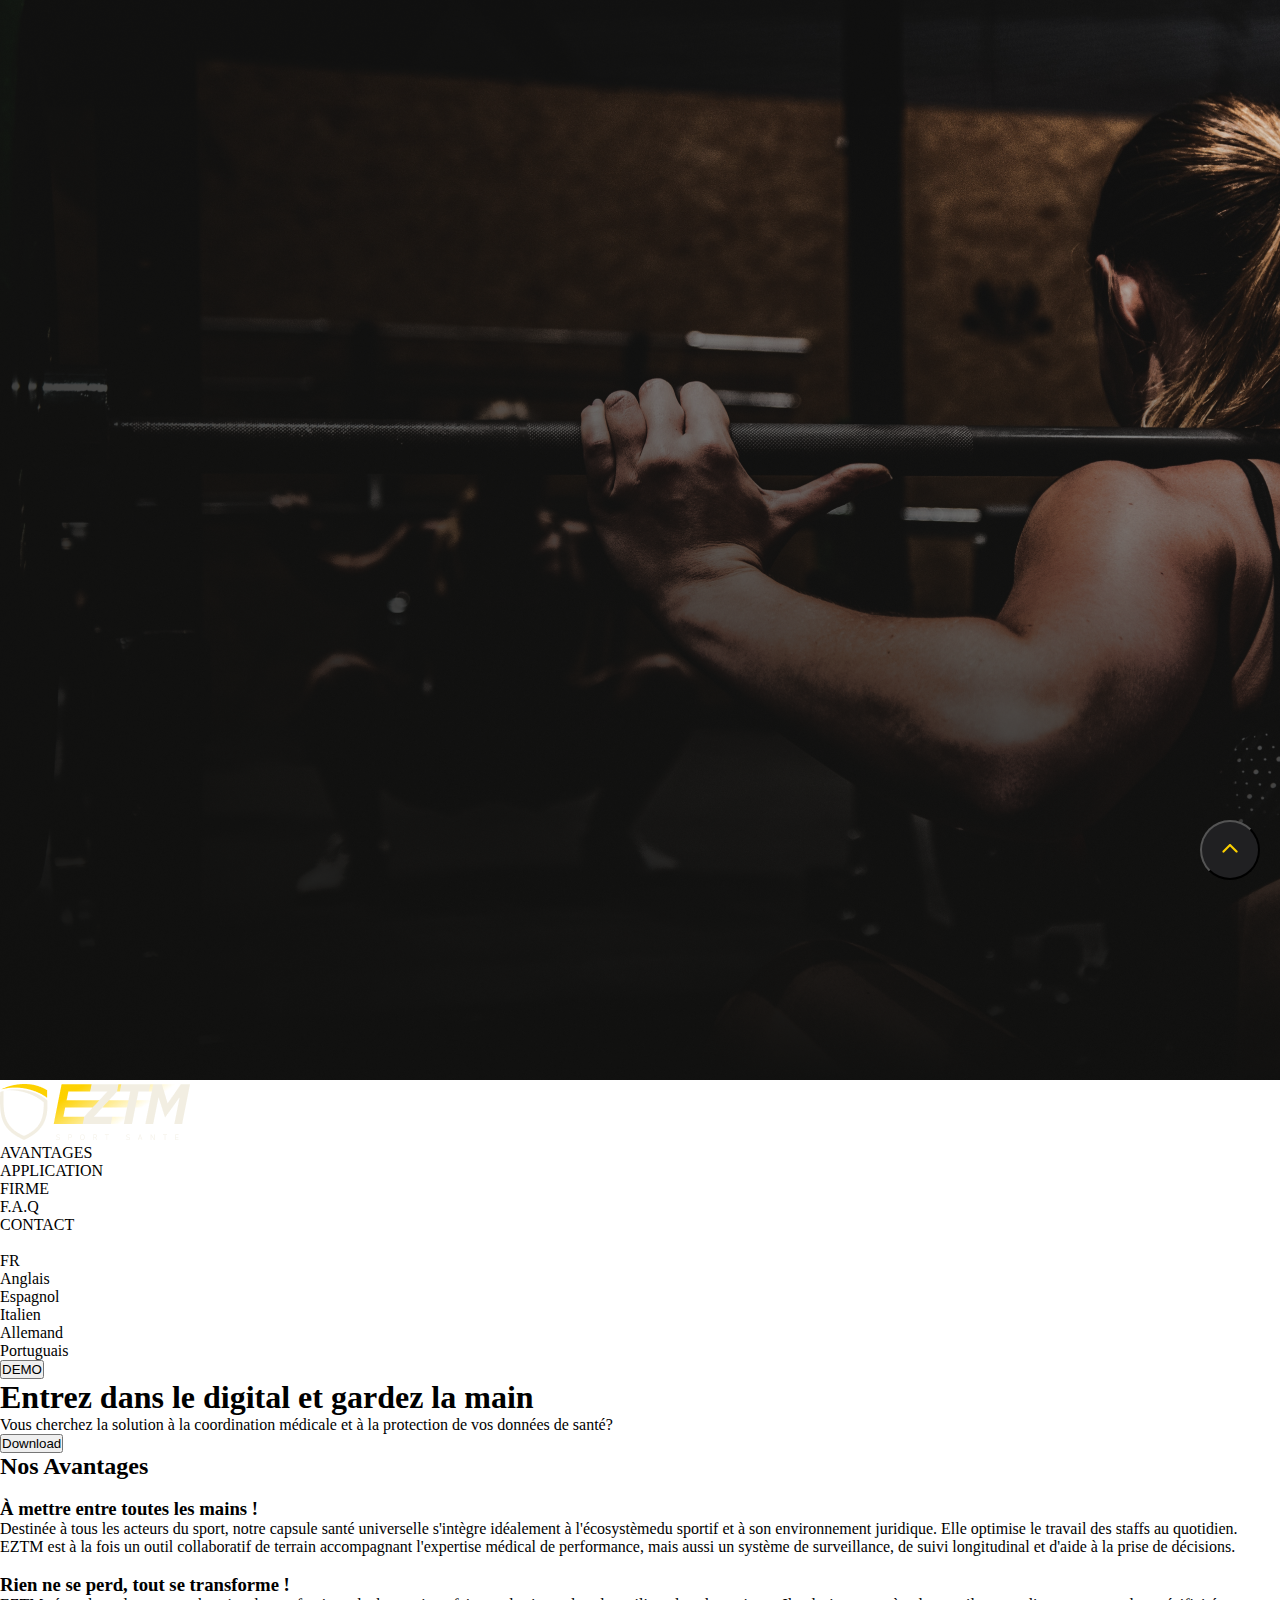
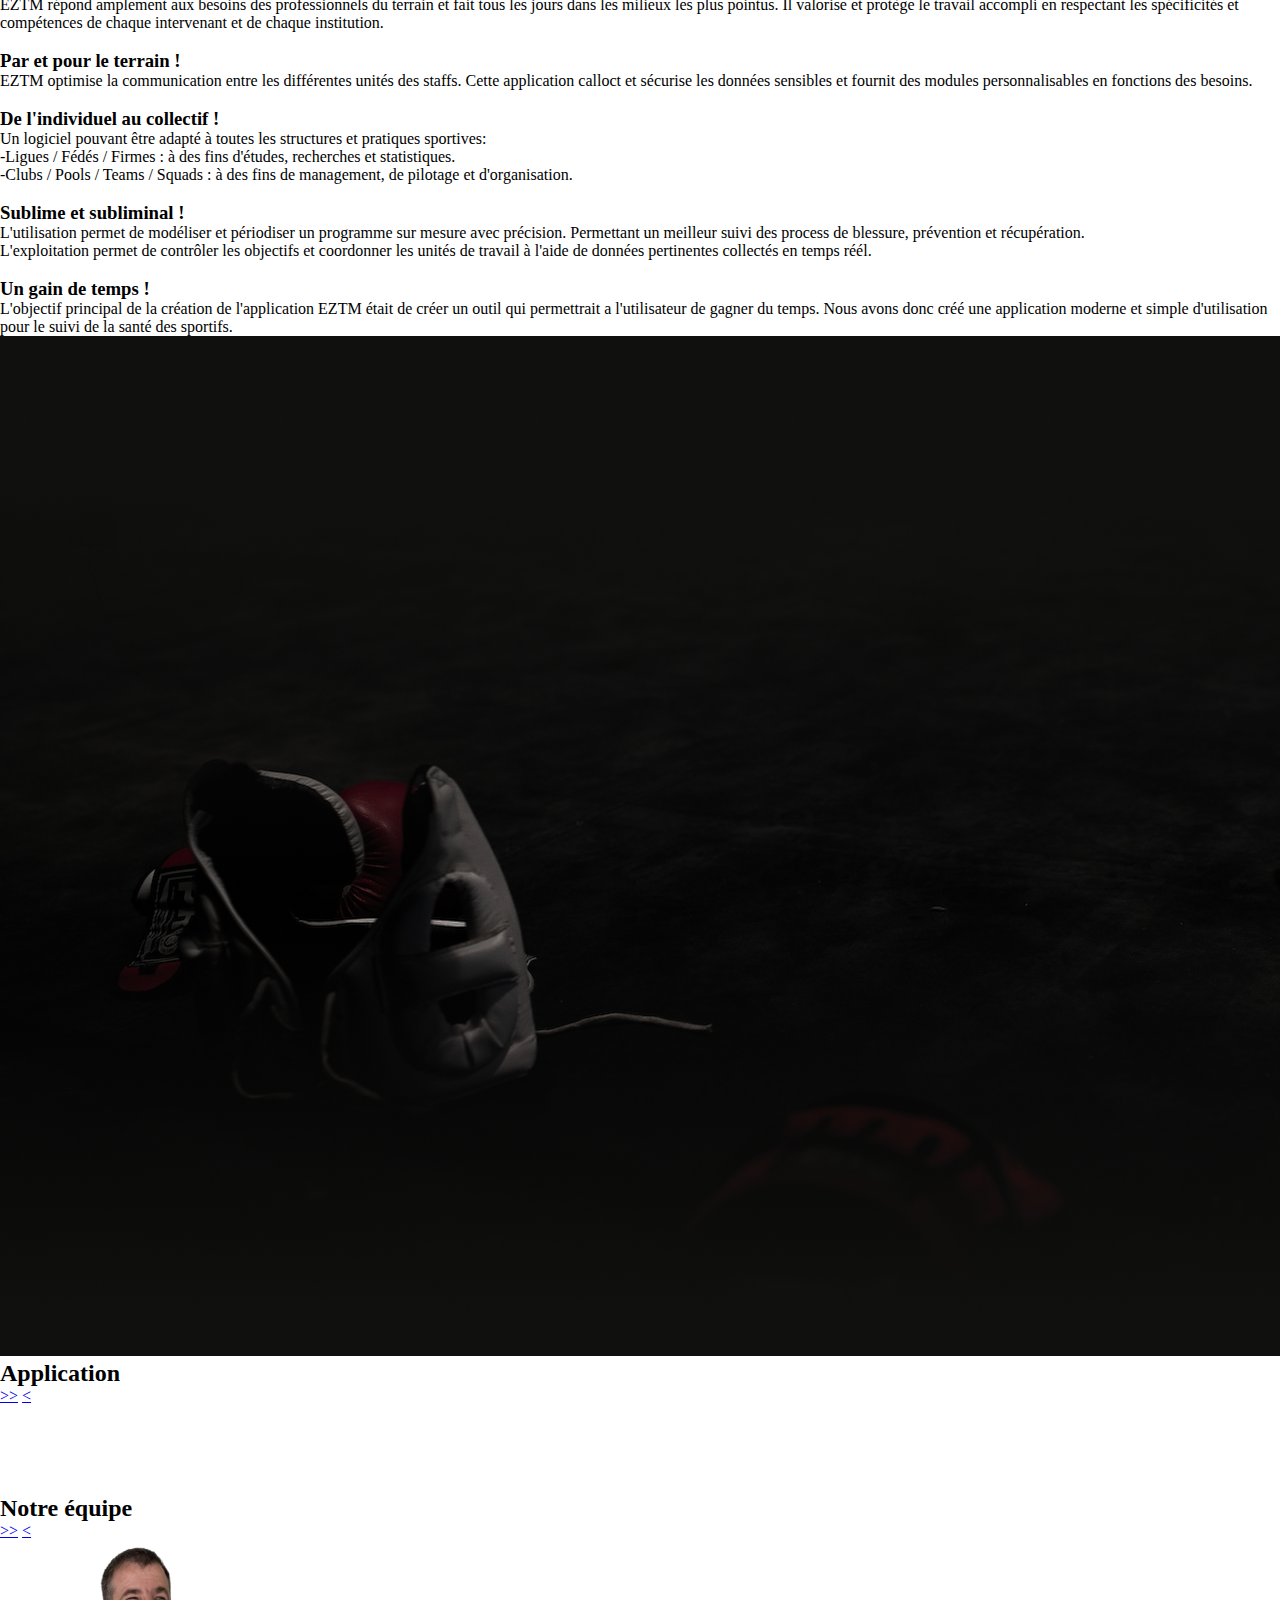
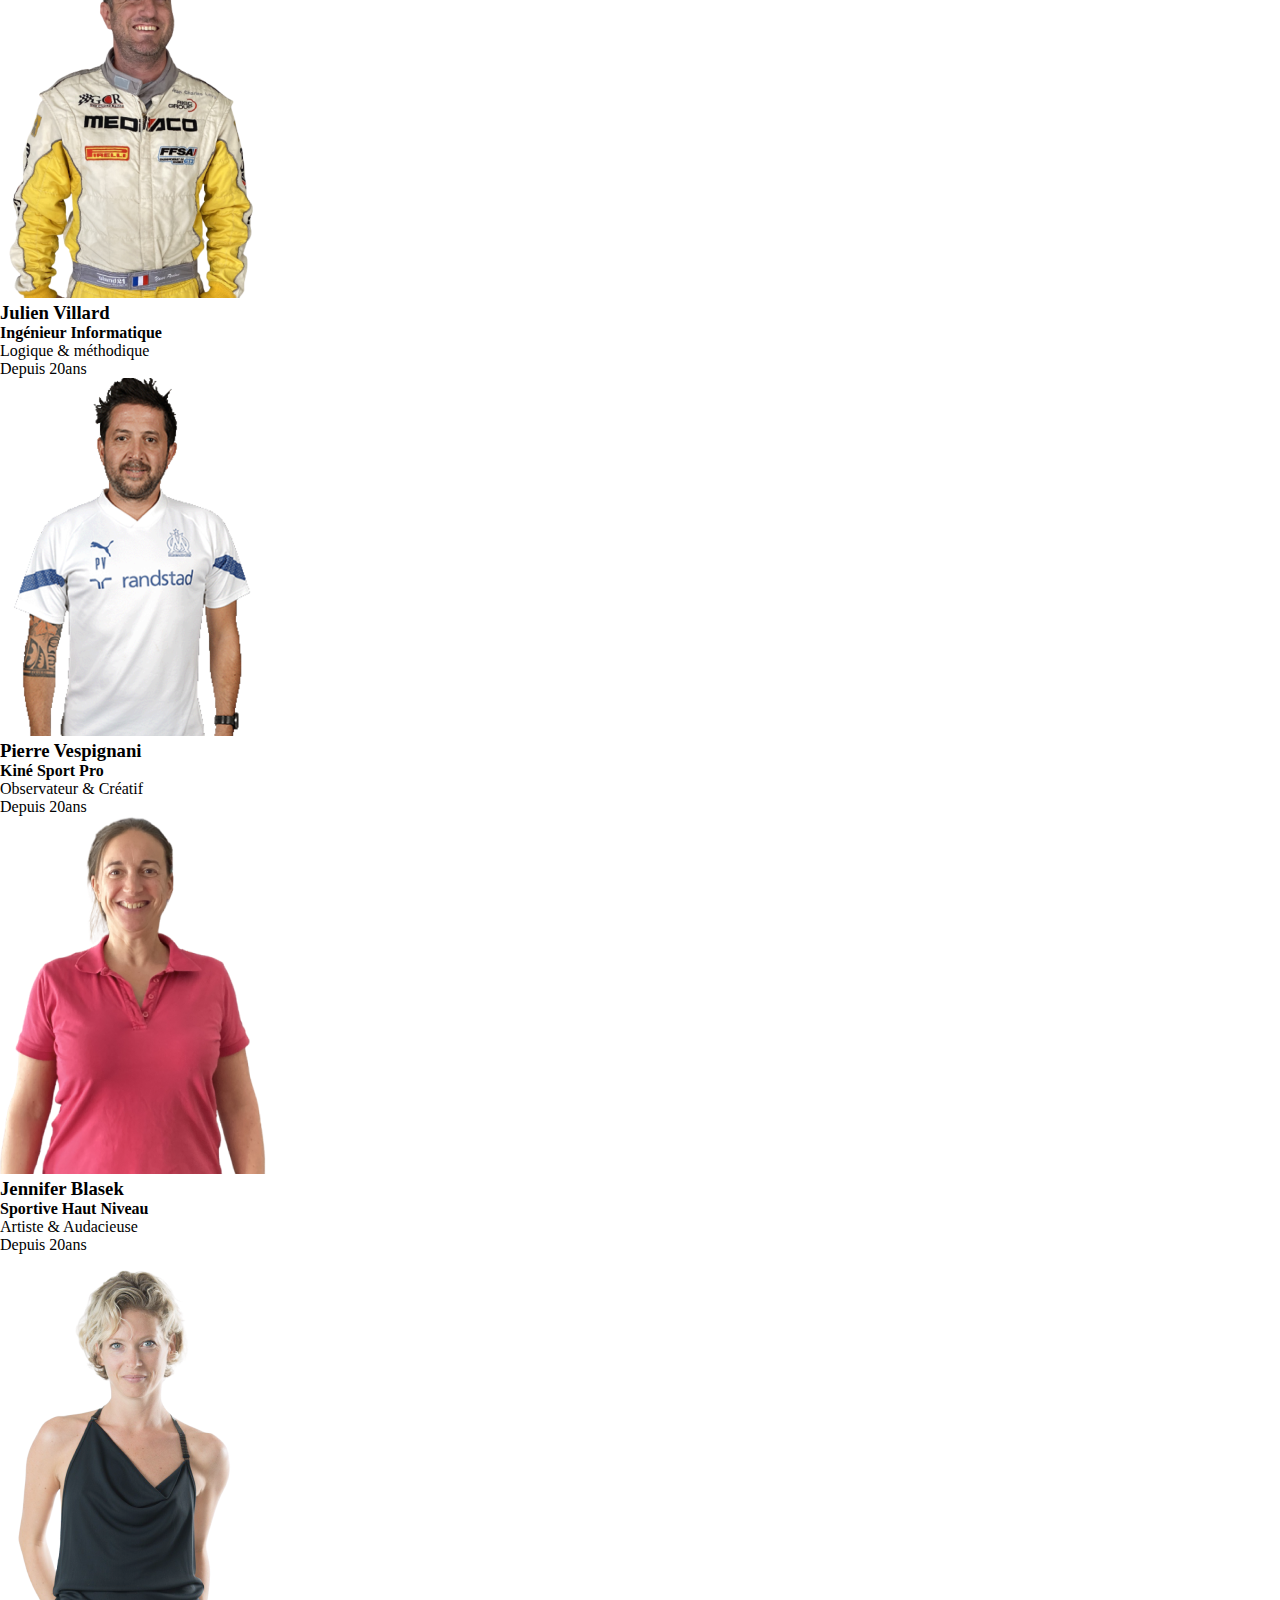
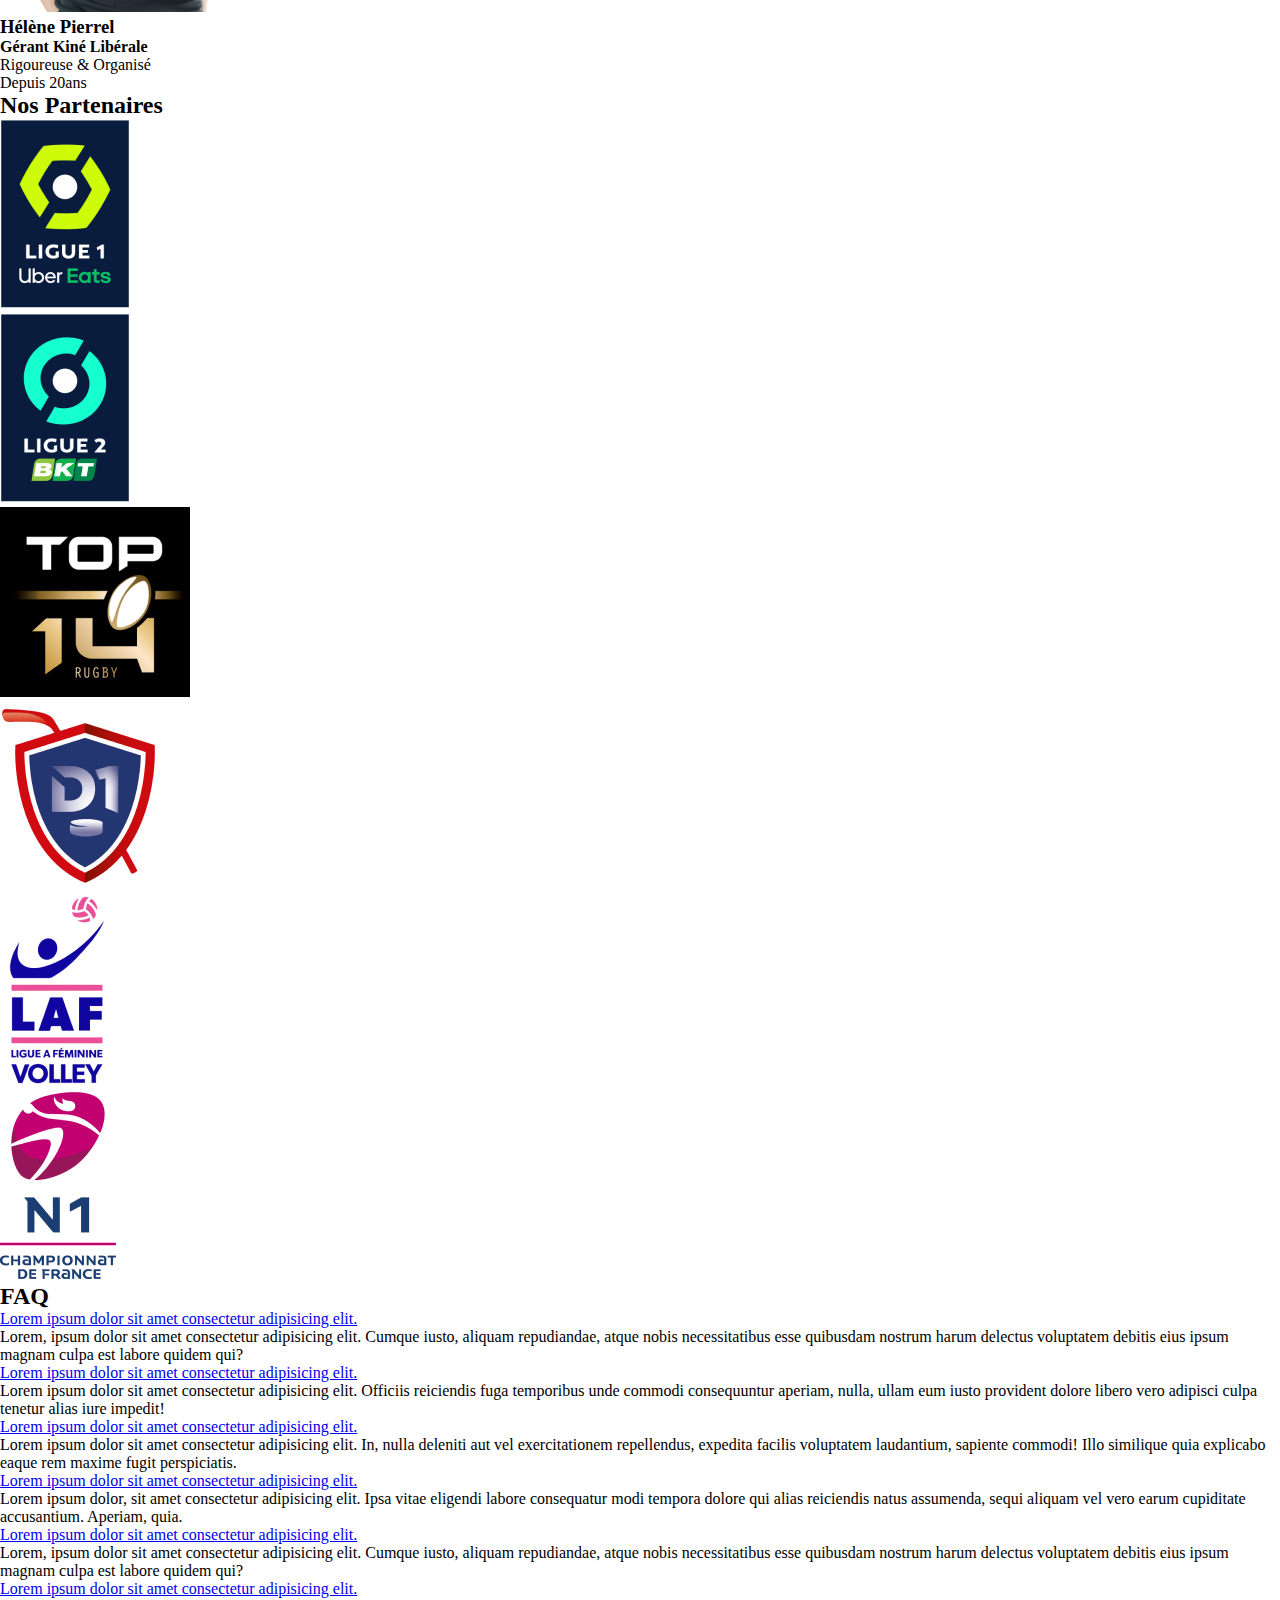
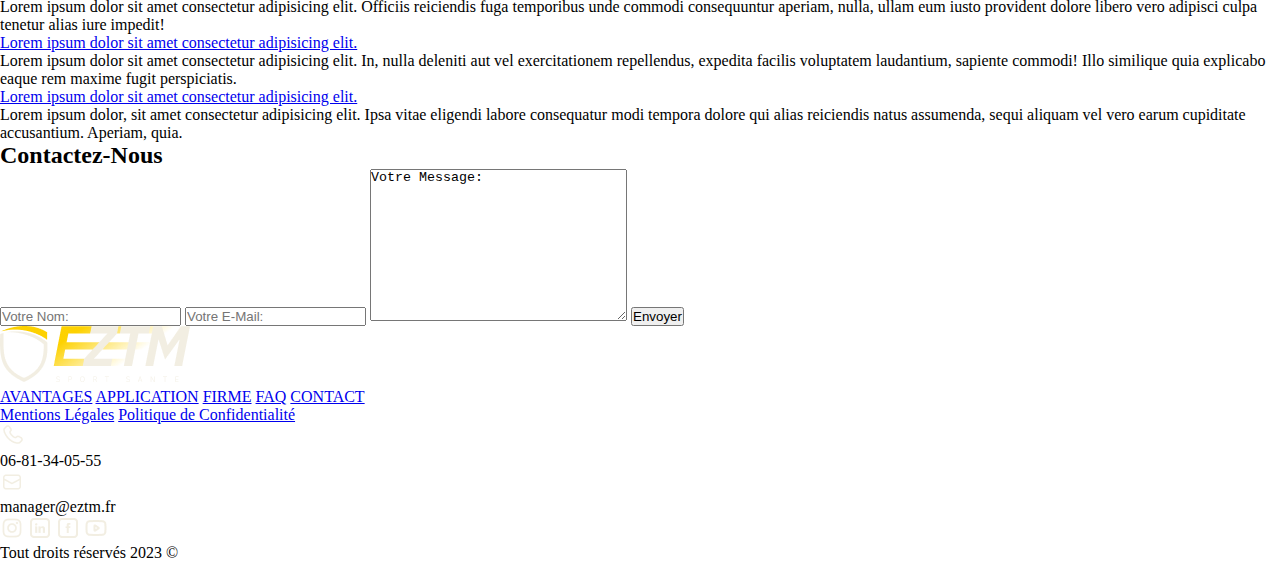
==== index.html @ 6f18380c "Add files via upload" ====
<!DOCTYPE html>
<html lang="en">
<head>
    <meta charset="UTF-8">
    <meta name="viewport" content="width=device-width, initial-scale=1.0">
    <title>EZTM</title>
    <link rel="stylesheet" href="/css/style.css">
</head>  
<body>
    <div class="header_nav">
        <div class="navbar">
            <div class="header_img">
                <img src="/img/bg_main_page.png" alt="Une femme qui execute un squat">
            </div>
            
            <div class="logo">
                <img src="/img/logo.png" alt="Le logo EZTM à côté d'un bouclier">
            </div>
            <div class="navbar_container">
                <ul>
                    <li>AVANTAGES</li>
                    <li>APPLICATION</li>
                    <li>FIRME</li>
                    <li>F.A.Q</li>
                    <li>CONTACT</li>
                    <li></li>
                    <li>FR
                        <ul>
                            <li><a href="#"></a>Anglais</li>
                            <li><a href="#"></a>Espagnol</li>
                            <li><a href="#"></a>Italien</li>
                            <li><a href="#"></a>Allemand</li>
                            <li><a href="#"></a>Portuguais</li>
                        </ul>
                     </li>
                     <button id="demo_btn">DEMO</button>
                    
                </ul>
            </div> 
        </div>
        <div class="header">
            <div>
                <h1 class="header_titre">Entrez dans le digital et gardez la main</h1>
            </div>
            <div>
                <p class="header_p">
                    Vous cherchez la solution à la coordination médicale et à la protection de vos données de santé?
                </p>
            </div>
            <div>
                <button class="header_button">Download</button>
            </div>
        </div>
    </div>

    <!-- Section 1 -->

    <section class="avantages"> 
        <div>
            <h2 class="avantage_titre">Nos Avantages</h2>
        </div>
        
        <div class="avantage_container">
            
            <div class="avantage_1">
                <img class="img_1" src="/img/" alt="">
                <h3 class="titre_1">À mettre entre toutes les mains !</h3>
                <p class="p_1">
                    Destinée à tous les acteurs du sport, notre capsule santé universelle s'intègre idéalement à l'écosystèmedu sportif et à son environnement juridique.
                    Elle optimise le travail des staffs au quotidien. 
                    EZTM est à la fois un outil collaboratif de terrain accompagnant l'expertise médical de performance, mais aussi un système de surveillance, de suivi longitudinal et d'aide à la prise de décisions.
                </p>
            </div>
            <div class="avantage_2">
                <img class="img_2" src="" alt="">
                <h3 class="titre_2">Rien ne se perd, tout se transforme !</h3>
                <p class="p_2">
                    EZTM répond amplement aux besoins des professionnels du terrain et fait tous les jours dans les milieux les plus pointus. 
                    Il valorise et protège le travail accompli en respectant les spécificités et compétences de chaque intervenant et de chaque institution.
                </p>
            </div>
            <div class="avantage_3">
                <img class="img_3" src="" alt="">
                <h3 class="titre_3">Par et pour le terrain !</h3>
                <p class="p_3">
                    EZTM optimise la communication entre les différentes unités des staffs. 
                    Cette application calloct et sécurise les données sensibles et fournit des modules personnalisables en fonctions des besoins.
                </p>
            </div>
            <div class="avantage_4">
                <img class="img_4" src="" alt="">
                <h3 class="titre_4">De l'individuel au collectif !</h3>
                <p class="p_4">
                    Un logiciel pouvant être adapté à toutes les structures et pratiques sportives: <br>
                    -Ligues / Fédés / Firmes : à des fins d'études, recherches et statistiques. <br>
                    -Clubs / Pools / Teams / Squads : à des fins de management, de pilotage et d'organisation.
                </p>
            </div>
            <div class="avantage_5">
                <img class="img_5" src="" alt="">
                <h3 class="titre_5">Sublime et subliminal !</h3>
                <p class="p_5">
                    L'utilisation permet de modéliser et périodiser un programme sur mesure avec précision. Permettant un meilleur suivi des process de blessure, prévention et récupération. <br>
                    L'exploitation permet de contrôler les objectifs et coordonner les unités de travail à l'aide de données pertinentes collectés en temps réél. 
                </p>
            </div>
            <div class="avantage_6">
                <img class="img_6" src="" alt="">
                <h3 class="titre_6">Un gain de temps !</h3>
                <p class="p_6">
                    L'objectif principal de la création de l'application EZTM était de créer un outil qui permettrait a l'utilisateur de gagner du temps. Nous avons donc créé une application moderne et simple d'utilisation pour le suivi de la santé des sportifs.
                </p>
            </div>
        </div>
    </section>

    <!-- Section 2 -->
    
    <section class="application">
        <img src="/img/bg_about_product.png" alt="Des gants de boxes en arrière plan">
        <h2 class="application_titre">Application</h2>
        <div class="application_slider">
            <a href="#" class="control_next">>></a>
            <a href="#" class="control_prev"><</a>
            <ul>
                <div>
                    <img class="img_app_1" src="" alt="">
                    <p class="p_app_1_1"></p>
                    <p class="p_app_1_2"></p>
                    <div>
                        <div class="jaune"></div>
                        <div class="noir"></div>
                        <div class="noir"></div>
                        <div class="noir"></div>
                        <div class="noir"></div>
                    </div>
                </div>
                <div>
                    <img class="img_app_2" src="" alt="">
                    <p class="p_app_2_1"></p>
                    <p class="p_app_2_2"></p>
                    <div>
                        <div class="noir"></div>
                        <div class="jaune"></div>
                        <div class="noir"></div>
                        <div class="noir"></div>
                        <div class="noir"></div>
                    </div>
                </div>
                <div>
                    <img class="img_app_3" src="" alt="">
                    <p class="p_app_3_1"></p>
                    <p class="p_app_3_2"></p>
                    <div>
                        <div class="noir"></div>
                        <div class="noir"></div>
                        <div class="jaune"></div>
                        <div class="noir"></div>
                        <div class="noir"></div>
                    </div>
                </div>
                <div>
                    <img class="img_app_4" src="" alt="">
                    <p class="p_app_4_1"></p>
                    <p class="p_app_4_2"></p>
                    <div>
                        <div class="noir"></div>
                        <div class="noir"></div>
                        <div class="noir"></div>
                        <div class="jaune"></div>
                        <div class="noir"></div>
                    </div>
                </div>
                <div>
                    <img class="img_app_5" src="" alt="">
                    <p class="p_app_5_1"></p>
                    <p class="p_app_5_2"></p>
                    <div>
                        <div class="noir"></div>
                        <div class="noir"></div>
                        <div class="noir"></div>
                        <div class="noir"></div>
                        <div class="jaune"></div>
                    </div>
                </div>
            </ul>
        </div>
    </section>

    <!-- Section 3 -->
    
    <section class="team">
        <h2 class="team_titre"> Notre équipe</h2>
        <div class="team_slider">
            <a href="#" class="control_next">>></a>
            <a href="#" class="control_prev"><</a>
            <ul>
                <div>
                    <img class="Julien" src="/img/image (2).png" alt="Photo de Julien Villard">
                    <h3 class="h3_julien">Julien Villard</h3>
                    <h4 class="h4_julien">Ingénieur Informatique</h4>
                    <p class="p_julien">Logique & méthodique <br> Depuis 20ans </p>
                    <div>
                        <div class="jaune"></div>
                        <div class="noir"></div>
                        <div class="noir"></div>
                        <div class="noir"></div>
                    </div>
                </div>
                <div>
                    <img class="Pierre" src="/img/image 46.png" alt="Photo de Pierre Vespignani">
                    <h3 class="h3_pierre">Pierre Vespignani</h3>
                    <h4 class="h4_pierre">Kiné Sport Pro</h4>
                    <p class="p_pierre">Observateur & Créatif <br> Depuis 20ans</p>
                    <div>
                        <div class="noir"></div>
                        <div class="jaune"></div>
                        <div class="noir"></div>
                        <div class="noir"></div>
                    </div>
                </div>
                <div>
                    <img class="jennifer" src="/img/helene2.png" alt="Photo de Hélène Pierrel">
                    <h3 class="h3_jennifer">Jennifer Blasek</h3>
                    <h4 class="h4_jennifer">Sportive Haut Niveau</h4>
                    <p class="p_jennifer">Artiste & Audacieuse <br> Depuis 20ans </p>
                    <div>
                        <div class="noir"></div>
                        <div class="noir"></div>
                        <div class="jaune"></div>
                        <div class="noir"></div>
                    </div>
                </div>
                <div>
                    <img class="helene" src="/img/image (1).png" alt="Photo de Jennifer Blasek">
                    <h3 class="h3_helene">Hélène Pierrel</h3>
                    <h4 class="h4_helene">Gérant Kiné Libérale</h4>
                    <p class="p_helene">Rigoureuse & Organisé <br> Depuis 20ans </p>
                    <div>
                        <div class="noir"></div>
                        <div class="noir"></div>
                        <div class="noir"></div>
                        <div class="jaune"></div>
                    </div>
                </div>
    </section>

    <!-- Section 4 -->
    
    <section class="partenaires">
        <h2 class="partenaires_titre">Nos Partenaires</h2>
        <div>
            <div>
                <img class="ligue_1" src="/img/logo_p_1.png" alt=" Logo Ligue 1 Uber Eats">
            </div>
            <div>
                <img class="ligue_2" src="/img/logo_p_2.png" alt=" Logo Ligue 2 BKT">
            </div>
            <div>
                <img class="top_14" src="/img/logo_p_3.png" alt=" Logo Top 14">
            </div>
            <div>
                <img class="d1" src="/img/logo_p_4.png" alt=" logo D1 ligue de Hockey professionelle">
            </div>
            <div>
                <img class="volley" src="/img/logo_p_5.png" alt=" Logo Ligue de Volley Féminine">
            </div>
            <div>
                <img class="handball" src="/img/logo_p_6.png" alt=" Logo Champîonnat de France N1 Handball Féminin">
            </div>
        </div>
    </section>
    
    <!-- Section 5 -->

    <section class="faq">
        <h2 class="faq_titre">FAQ</h2>
        
        <div class="faq_list">
            <a href="#" class="faq_1">Lorem ipsum dolor sit amet consectetur adipisicing elit.</a>
            <div class="faq_contenu_1">
                <p class="faq_p_1">
                    Lorem, ipsum dolor sit amet consectetur adipisicing elit. Cumque iusto, aliquam repudiandae, atque nobis necessitatibus esse quibusdam nostrum harum delectus voluptatem debitis eius ipsum magnam culpa est labore quidem qui?
                </p>
            </div>
            <a href="#" class="faq_2">Lorem ipsum dolor sit amet consectetur adipisicing elit.</a>
            <div class="faq_contenu_2">
                <p class="faq_p_2">
                    Lorem ipsum dolor sit amet consectetur adipisicing elit. Officiis reiciendis fuga temporibus unde commodi consequuntur aperiam, nulla, ullam eum iusto provident dolore libero vero adipisci culpa tenetur alias iure impedit!
                </p>
            </div>
            <a href="#" class="faq_3">Lorem ipsum dolor sit amet consectetur adipisicing elit.</a>
            <div class="faq_contenu_3">
                <p class="faq_p_3">
                    Lorem ipsum dolor sit amet consectetur adipisicing elit. In, nulla deleniti aut vel exercitationem repellendus, expedita facilis voluptatem laudantium, sapiente commodi! Illo similique quia explicabo eaque rem maxime fugit perspiciatis.
                </p>
            </div>
            <a href="#" class="faq_4">Lorem ipsum dolor sit amet consectetur adipisicing elit.</a>
            <div class="faq_contenu_4">
                <p class="faq_p_4">
                    Lorem ipsum dolor, sit amet consectetur adipisicing elit. Ipsa vitae eligendi labore consequatur modi tempora dolore qui alias reiciendis natus assumenda, sequi aliquam vel vero earum cupiditate accusantium. Aperiam, quia.
                </p>
            </div>
            <a href="#" class="faq_5">Lorem ipsum dolor sit amet consectetur adipisicing elit.</a>
            <div class="faq_contenu_5">
                <p class="faq_p_5">
                    Lorem, ipsum dolor sit amet consectetur adipisicing elit. Cumque iusto, aliquam repudiandae, atque nobis necessitatibus esse quibusdam nostrum harum delectus voluptatem debitis eius ipsum magnam culpa est labore quidem qui?
                </p>
            </div>
            <a href="#" class="faq_6">Lorem ipsum dolor sit amet consectetur adipisicing elit.</a>
            <div class="faq_contenu_6">
                <p class="faq_p_6">
                    Lorem ipsum dolor sit amet consectetur adipisicing elit. Officiis reiciendis fuga temporibus unde commodi consequuntur aperiam, nulla, ullam eum iusto provident dolore libero vero adipisci culpa tenetur alias iure impedit!
                </p>
            </div>
            <a href="#" class="faq_7">Lorem ipsum dolor sit amet consectetur adipisicing elit.</a>
            <div class="faq_contenu_7">
                <p class="faq_p_7">
                    Lorem ipsum dolor sit amet consectetur adipisicing elit. In, nulla deleniti aut vel exercitationem repellendus, expedita facilis voluptatem laudantium, sapiente commodi! Illo similique quia explicabo eaque rem maxime fugit perspiciatis.
                </p>
            </div>
            <a href="#" class="faq_8">Lorem ipsum dolor sit amet consectetur adipisicing elit.</a>
            <div class="faq_contenu_8">
                <p class="faq_p_8">
                    Lorem ipsum dolor, sit amet consectetur adipisicing elit. Ipsa vitae eligendi labore consequatur modi tempora dolore qui alias reiciendis natus assumenda, sequi aliquam vel vero earum cupiditate accusantium. Aperiam, quia.
                </p>
            </div>
        </div>
    </section>

    <!-- Section 6 -->

    <section class="contact">
        <h2 class="contact_titre">Contactez-Nous</h2>
        <input type="text" class="nom" placeholder="Votre Nom:">
        <input type="mail" class="mail" placeholder="Votre E-Mail:">
        <textarea name="" class="message" cols="30" rows="10">Votre Message:</textarea>
        <button class="contact_button">Envoyer</button>
    </section>

    <!-- Section7 -->
    <footer>
    <section class="footer">
        <div>
            <h2 class="footer_titre"> <img src="/img/logo.png" alt="Logo EZTM"> </h2>
            <div>
                <button class="footer_button">
                   <a href="#top"> <img src="/img/arrow-up.png" alt="Bouton flèche haut"></a>
                </button>
            </div>
            <div class="footer_container">
                <div class="first">
                    <a href="#">AVANTAGES</a>
                    <a href="#">APPLICATION</a>
                    <a href="#">FIRME</a>
                    <a href="#">FAQ</a>
                    <a href="#">CONTACT</a>
                </div>
                <div class="second">
                    <a href="#">Mentions Légales</a>
                    <a href="#">Politique de Confidentialité</a>
                    <div>
                        <img src="/img/phone.png" alt="Icone téléphone">
                        <p>06-81-34-05-55</p>
                    </div>
                    <div>
                        <img src="/img/mail.png" alt="Icone E-Mail">
                        <p>manager@eztm.fr</p> 
                    </div>
                </div>
                <div class="third">
                    <img src="/img/instagram.png" alt="Icone Instagram">
                    <img src="/img/linkedin.png" alt="Icone Linkedin">
                    <img src="/img/facebook.png" alt="Icone Facebook">
                    <img src="/img/youtube.png" alt="Icone Youtube">
                </div>
                <div class="fourth">
                    <p>
                       Tout droits réservés 2023 ©
                    </p>
                </div>
            </div>
        </div>
    </section>
    </footer>
</body>
</html>
---- css/style.css ----
*{
  margin: 0;
  padding: 0;
}




.footer_button {
    /* фиксированное позиционирование */
  position: fixed;
  /* цвет фона */
  background-color: #202022;
  /* расстояние от правого края окна браузера */
  right: 20px;
  /* расстояние от нижнего края окна браузера */
  bottom: 20px;
  /* скругление верхнего левого угла */
  border-radius: 80px;
  /* отображение элемента как flex */
  display: flex;
  /* выравниваем элементы внутри элемента по центру вдоль поперечной оси */
  align-items: center;
  /* выравниваем элементы внутри элемента по центру вдоль главной оси */
  justify-content: center;
  /* ширина элемента */
  width: 60px;
  /* высота элемента */
  height: 60px;
}

@media (hover: hover) {
    .footer_button:hover {
    border: solid 2px #e2c610; /* цвет заднего фона при наведении */
  }
}
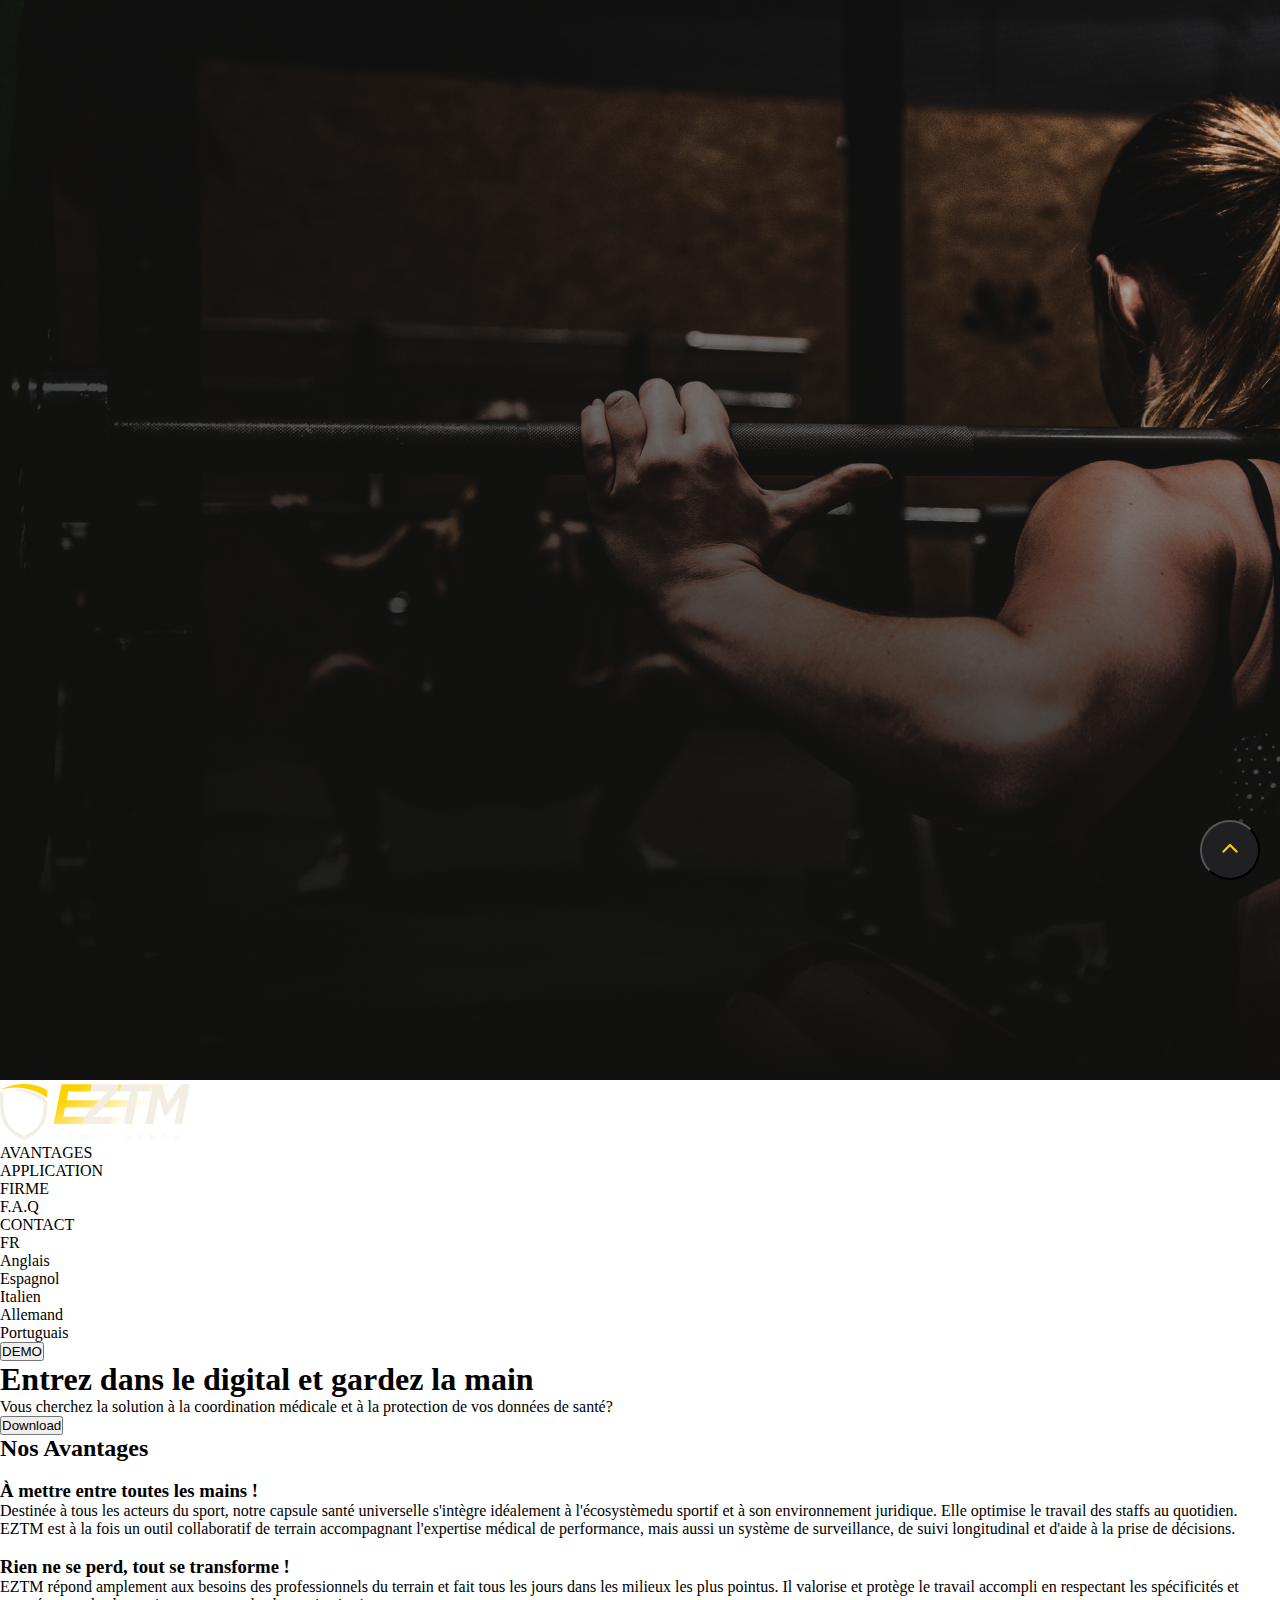
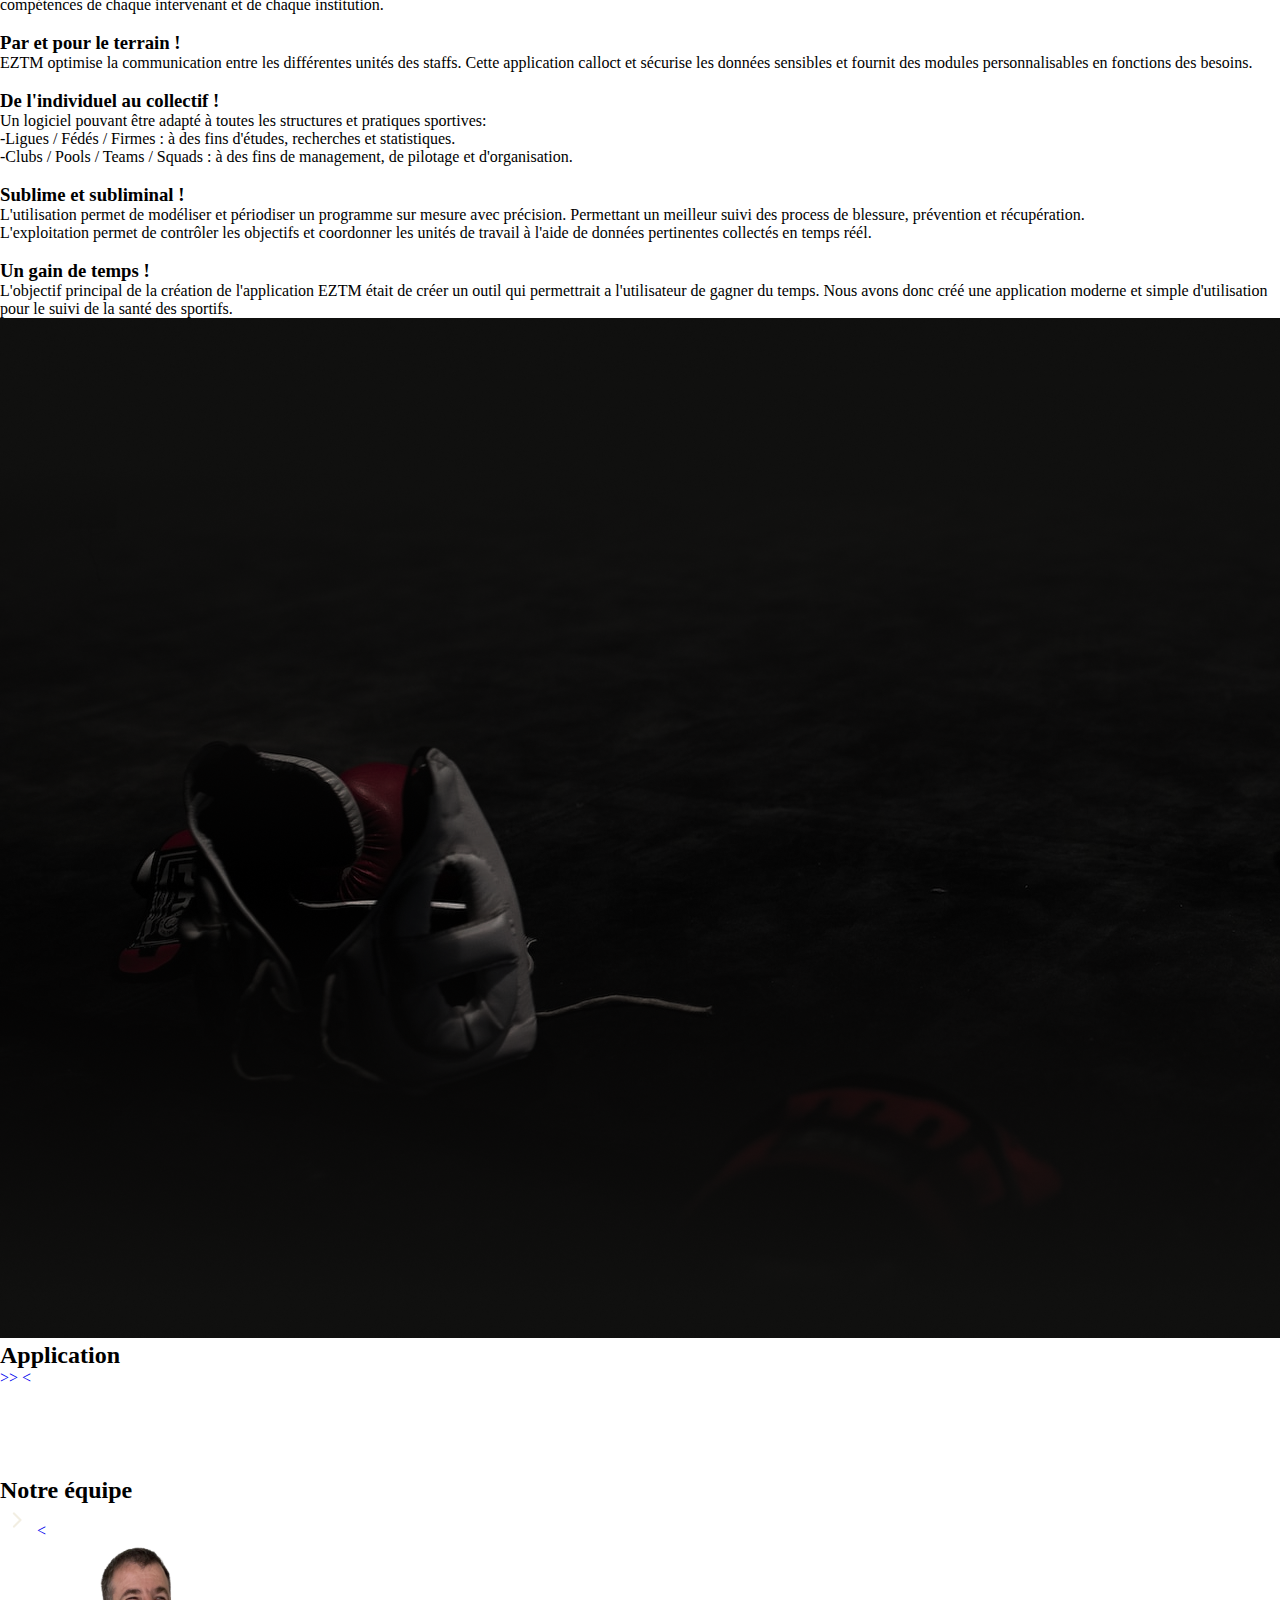
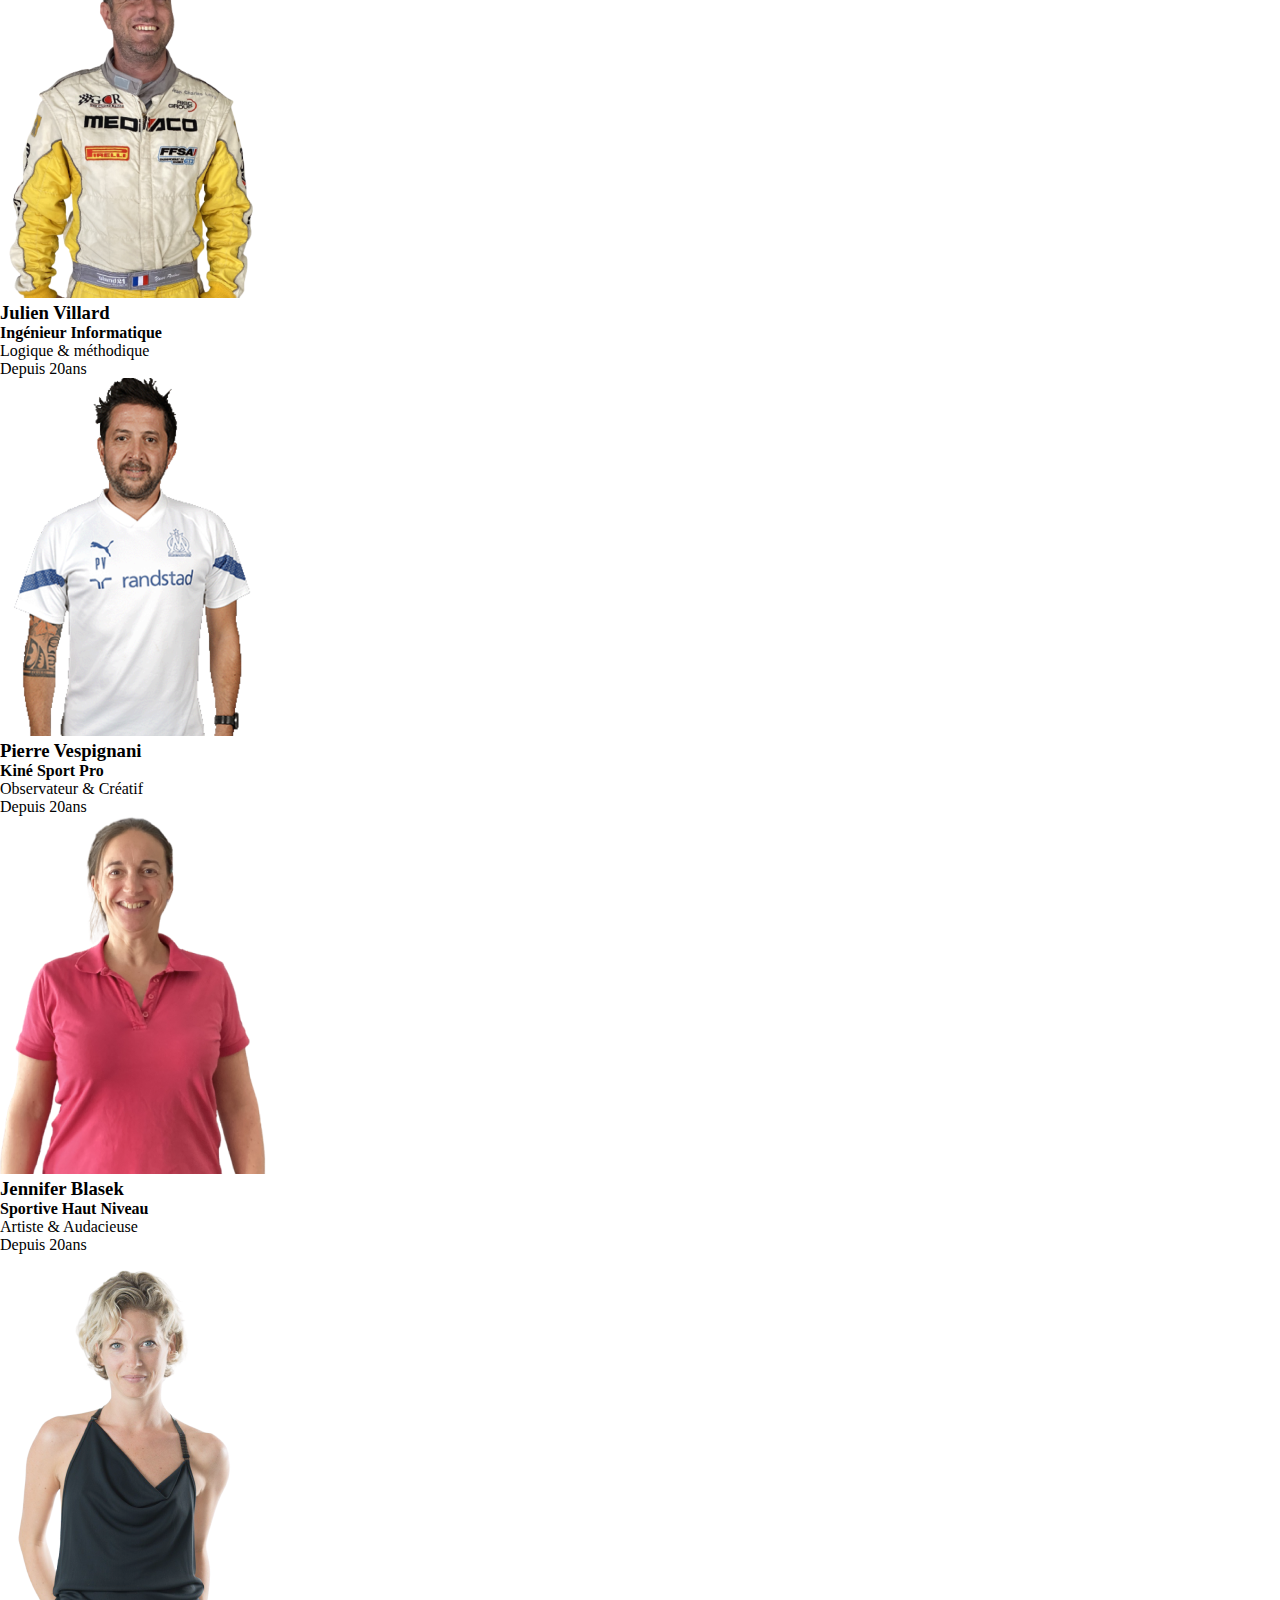
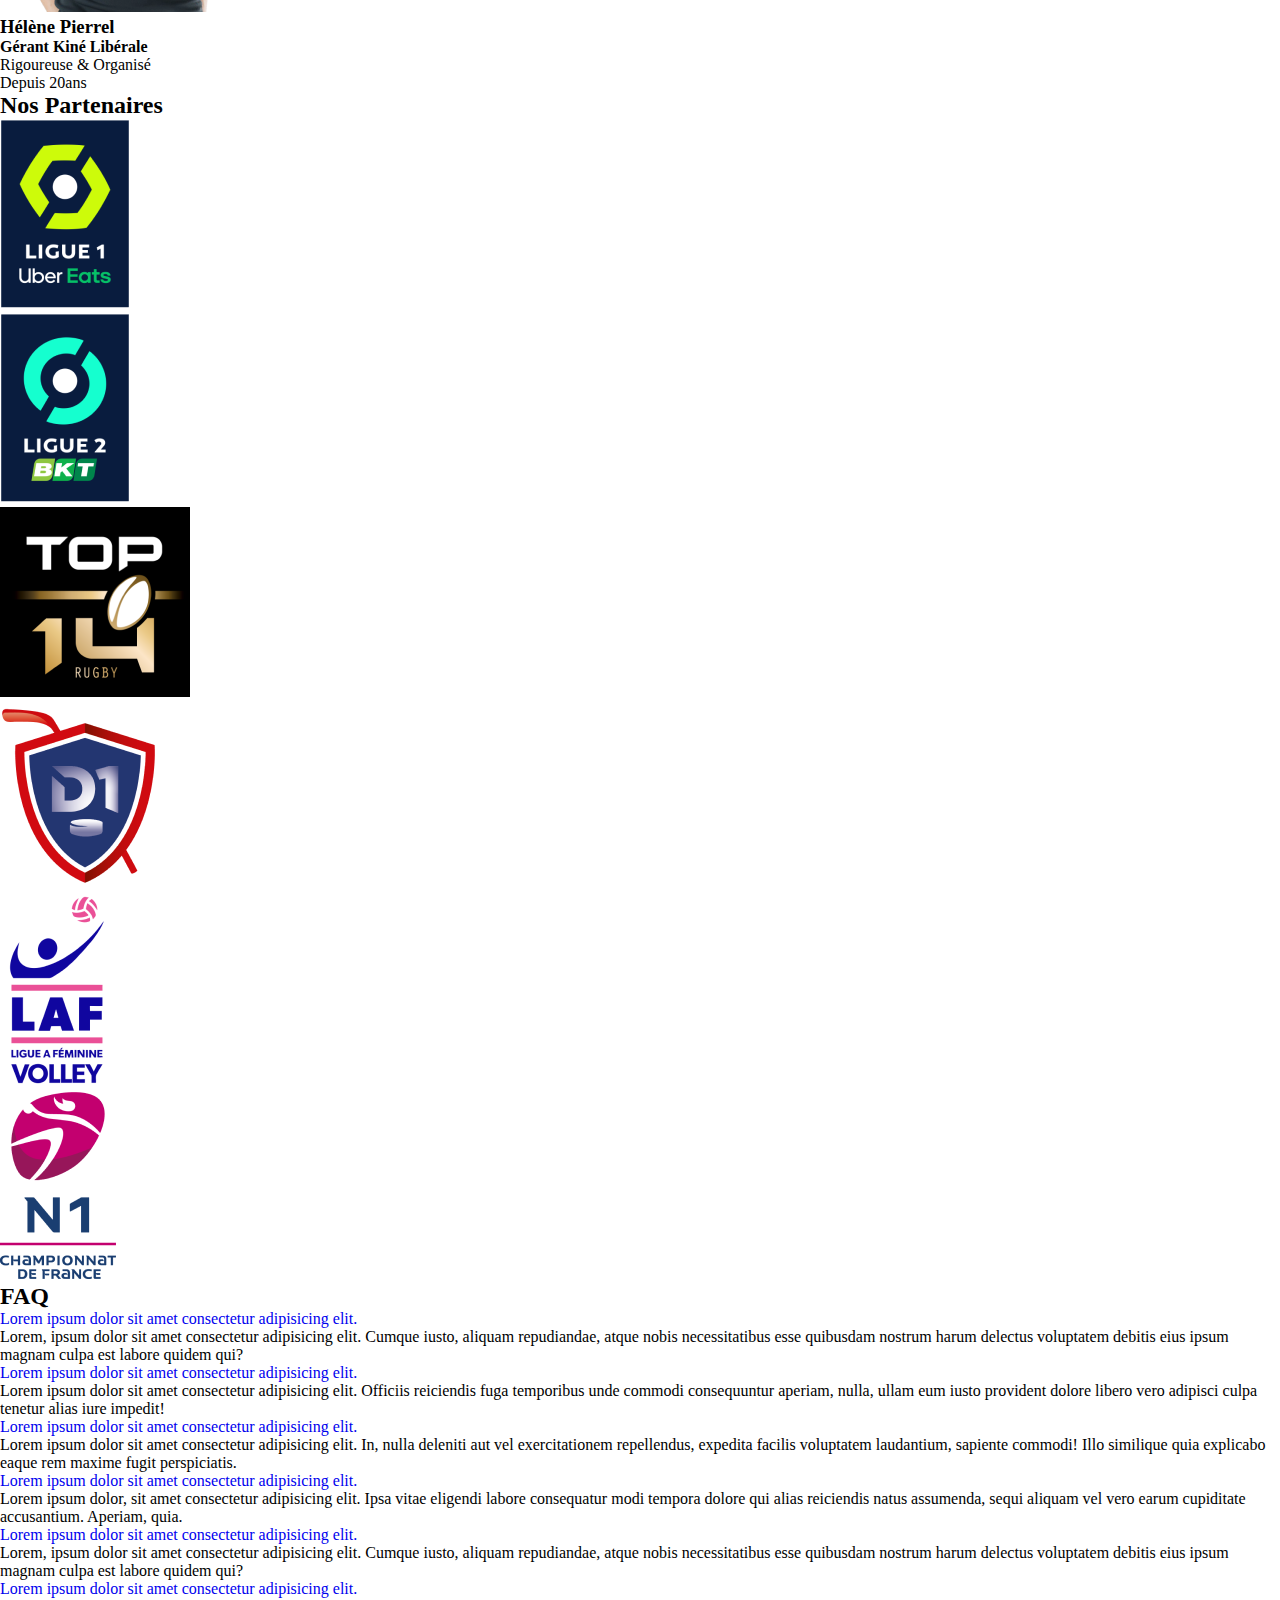
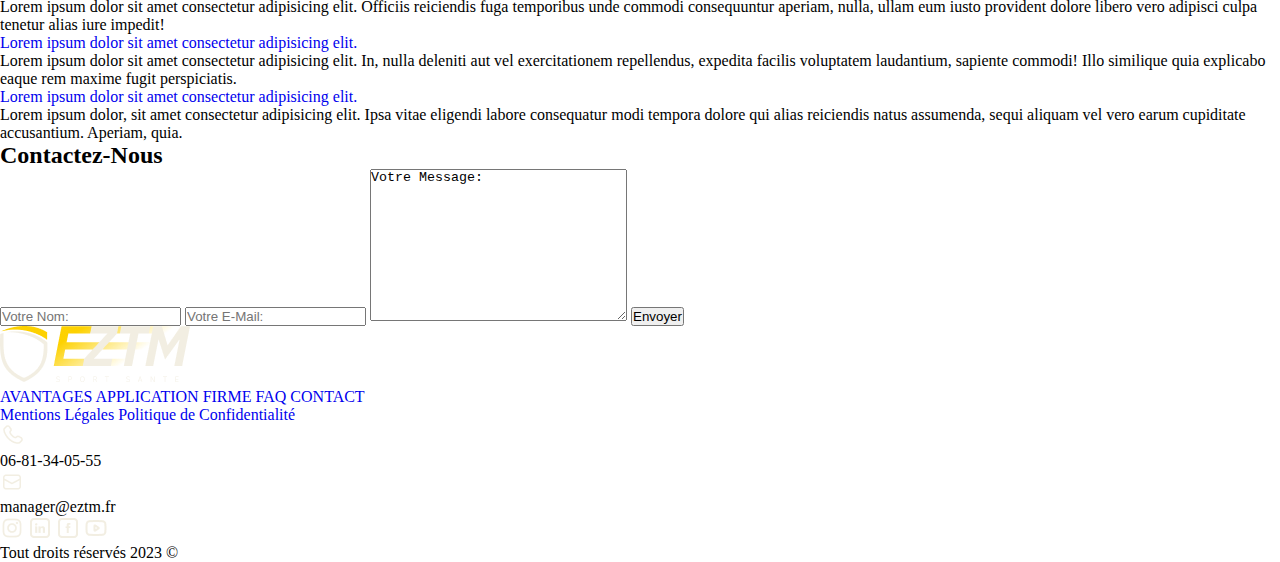
==== commit ed8b0a35: "Co-authored-by: Sett <Eyzio@users.noreply.github.com>" ====
--- a/index.html
+++ b/index.html
@@ -192,7 +192,7 @@
     <section class="team">
         <h2 class="team_titre"> Notre équipe</h2>
         <div class="team_slider">
-            <a href="#" class="control_next">>></a>
+            <a href="#" class="control_next"><img src="img/arrow_right.png" alt=""></a>
             <a href="#" class="control_prev"><</a>
             <ul>
                 <div>
--- a/css/style.css
+++ b/css/style.css
@@ -1,6 +1,8 @@
 *{
   margin: 0;
   padding: 0;
+  text-decoration: none;
+  list-style: none;
 }
 
 
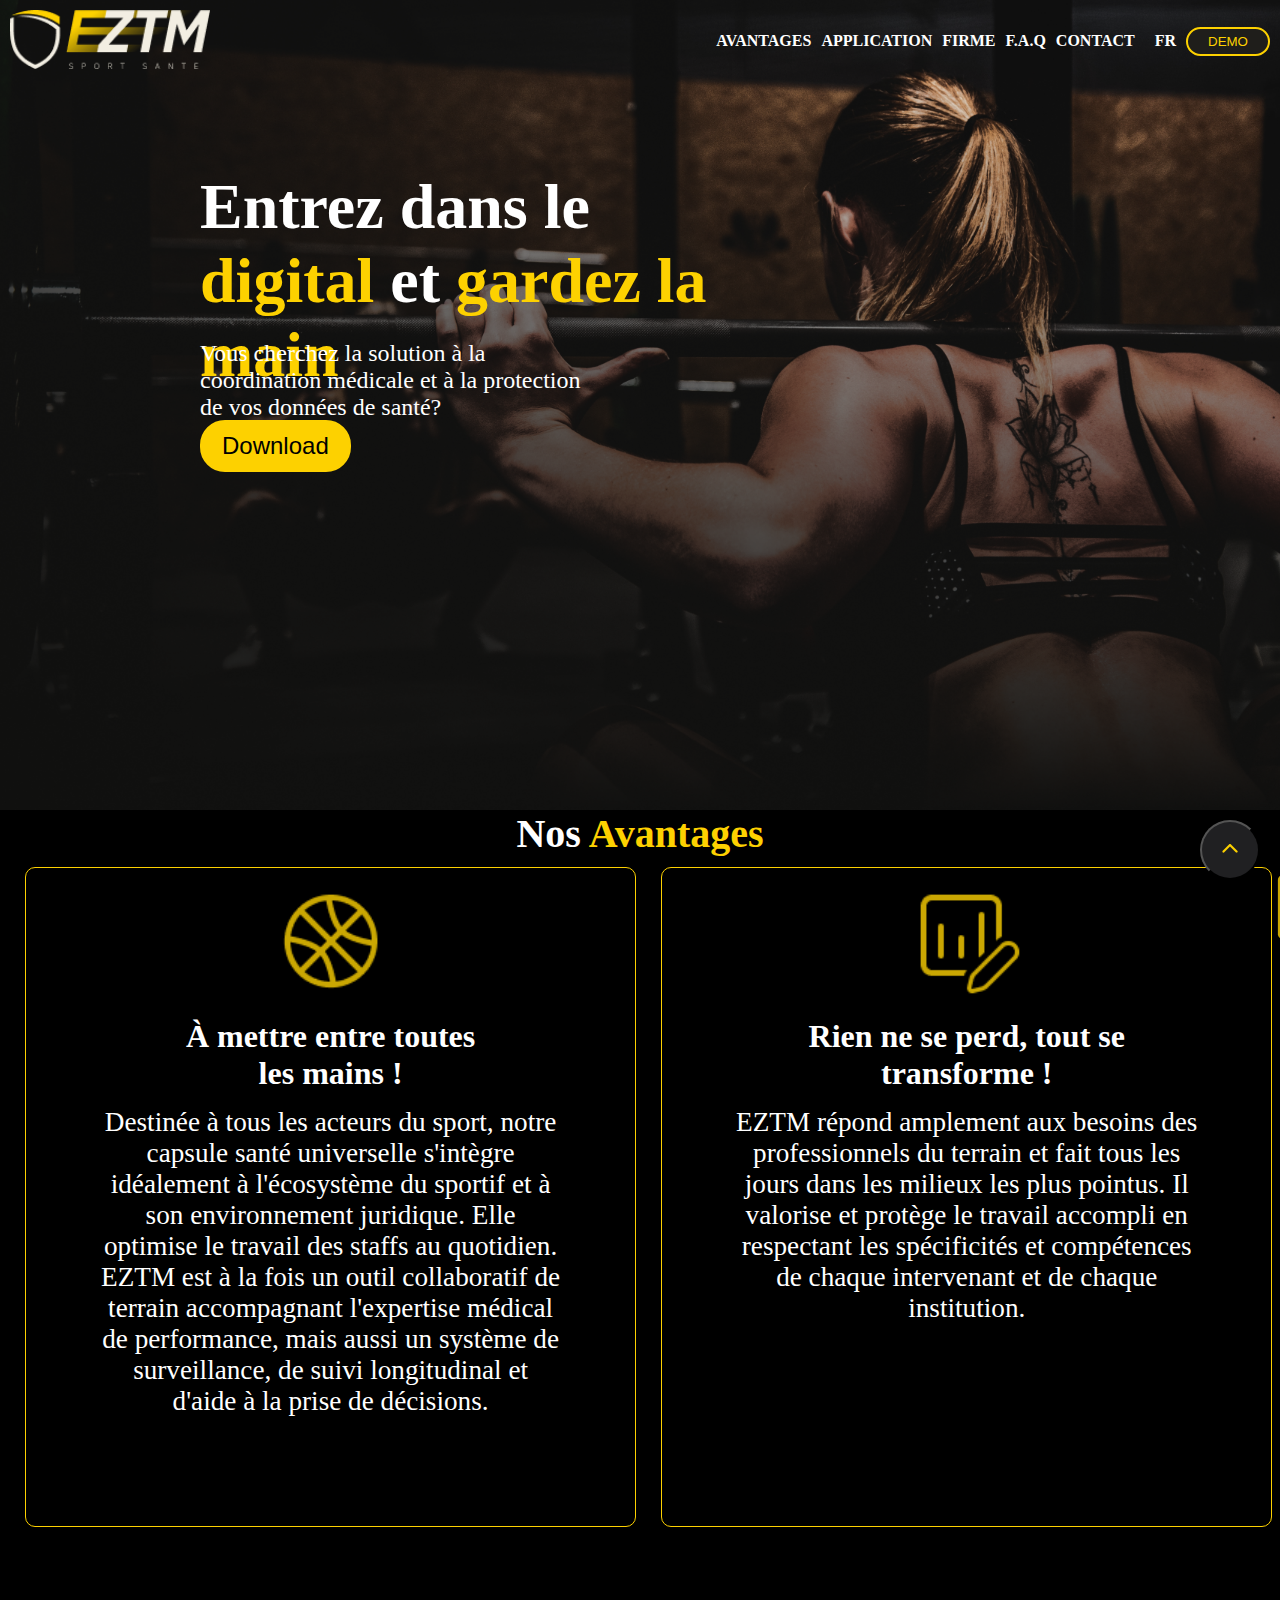
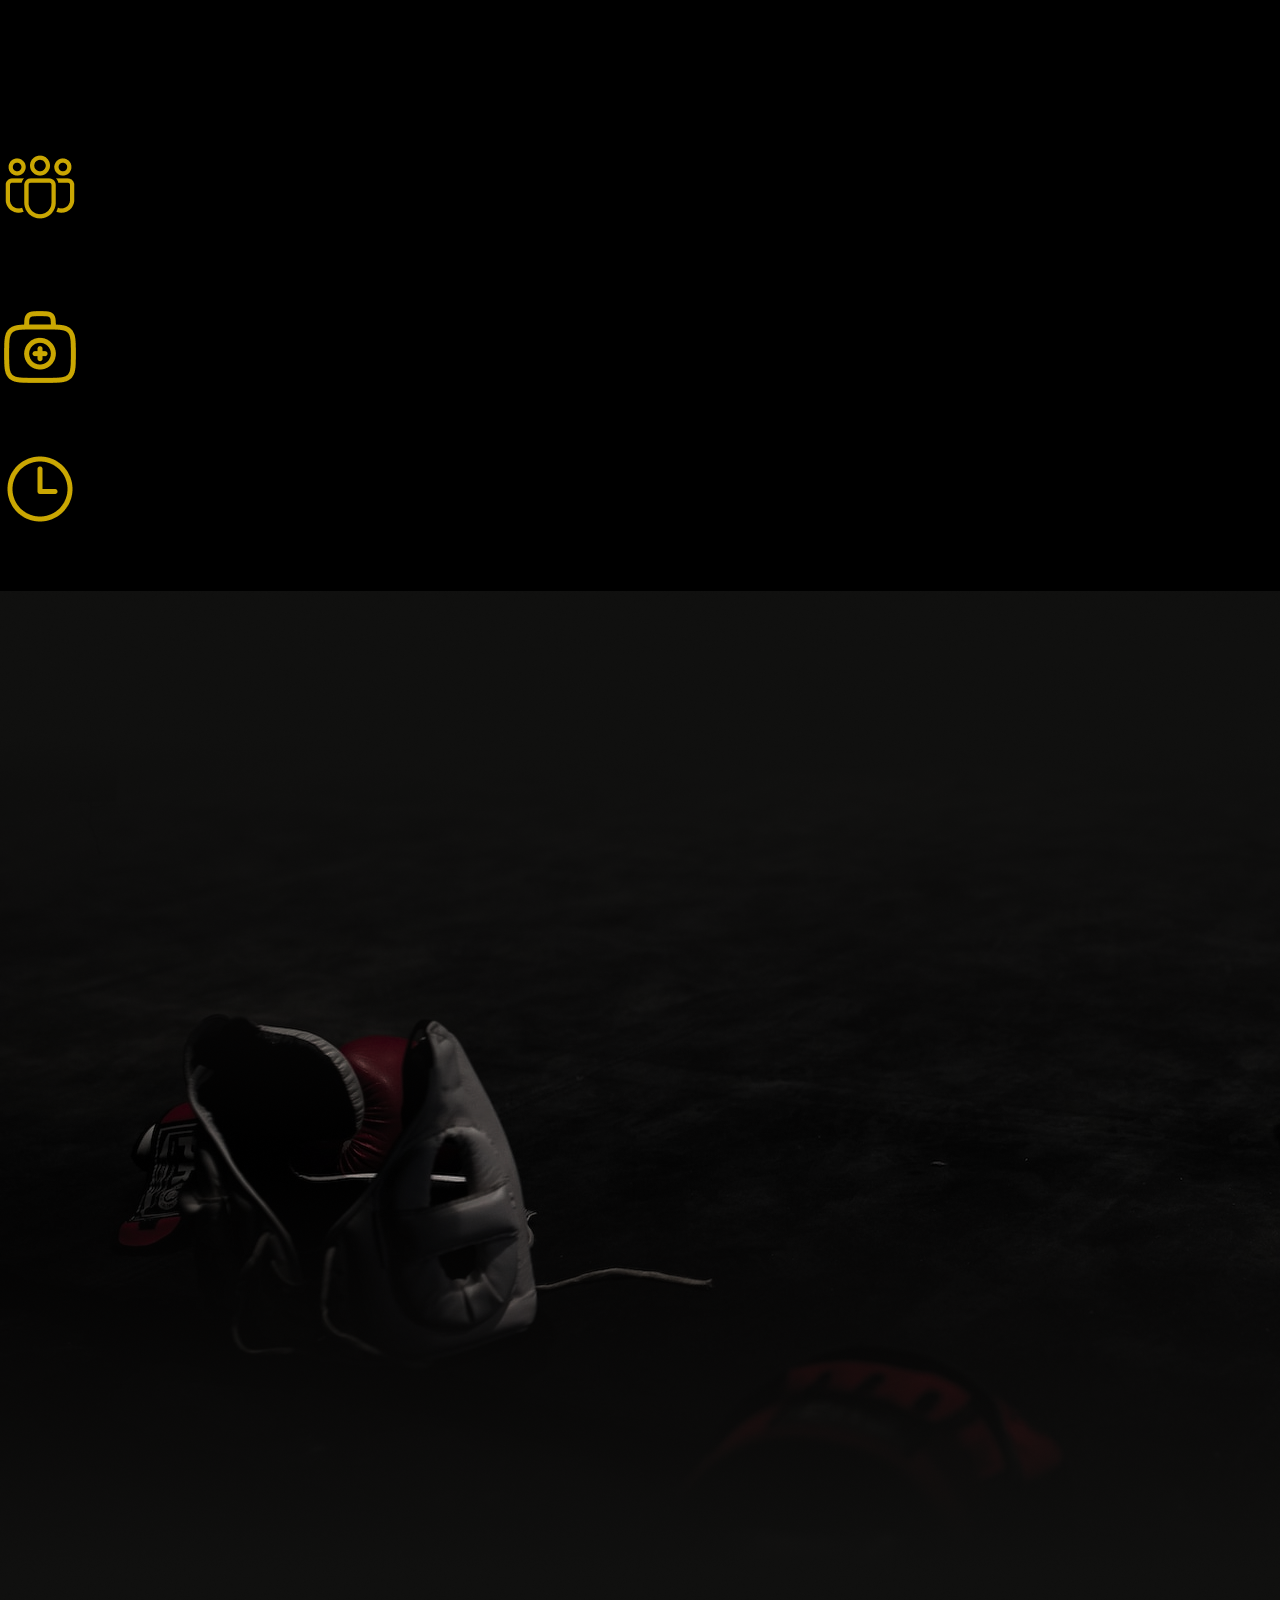
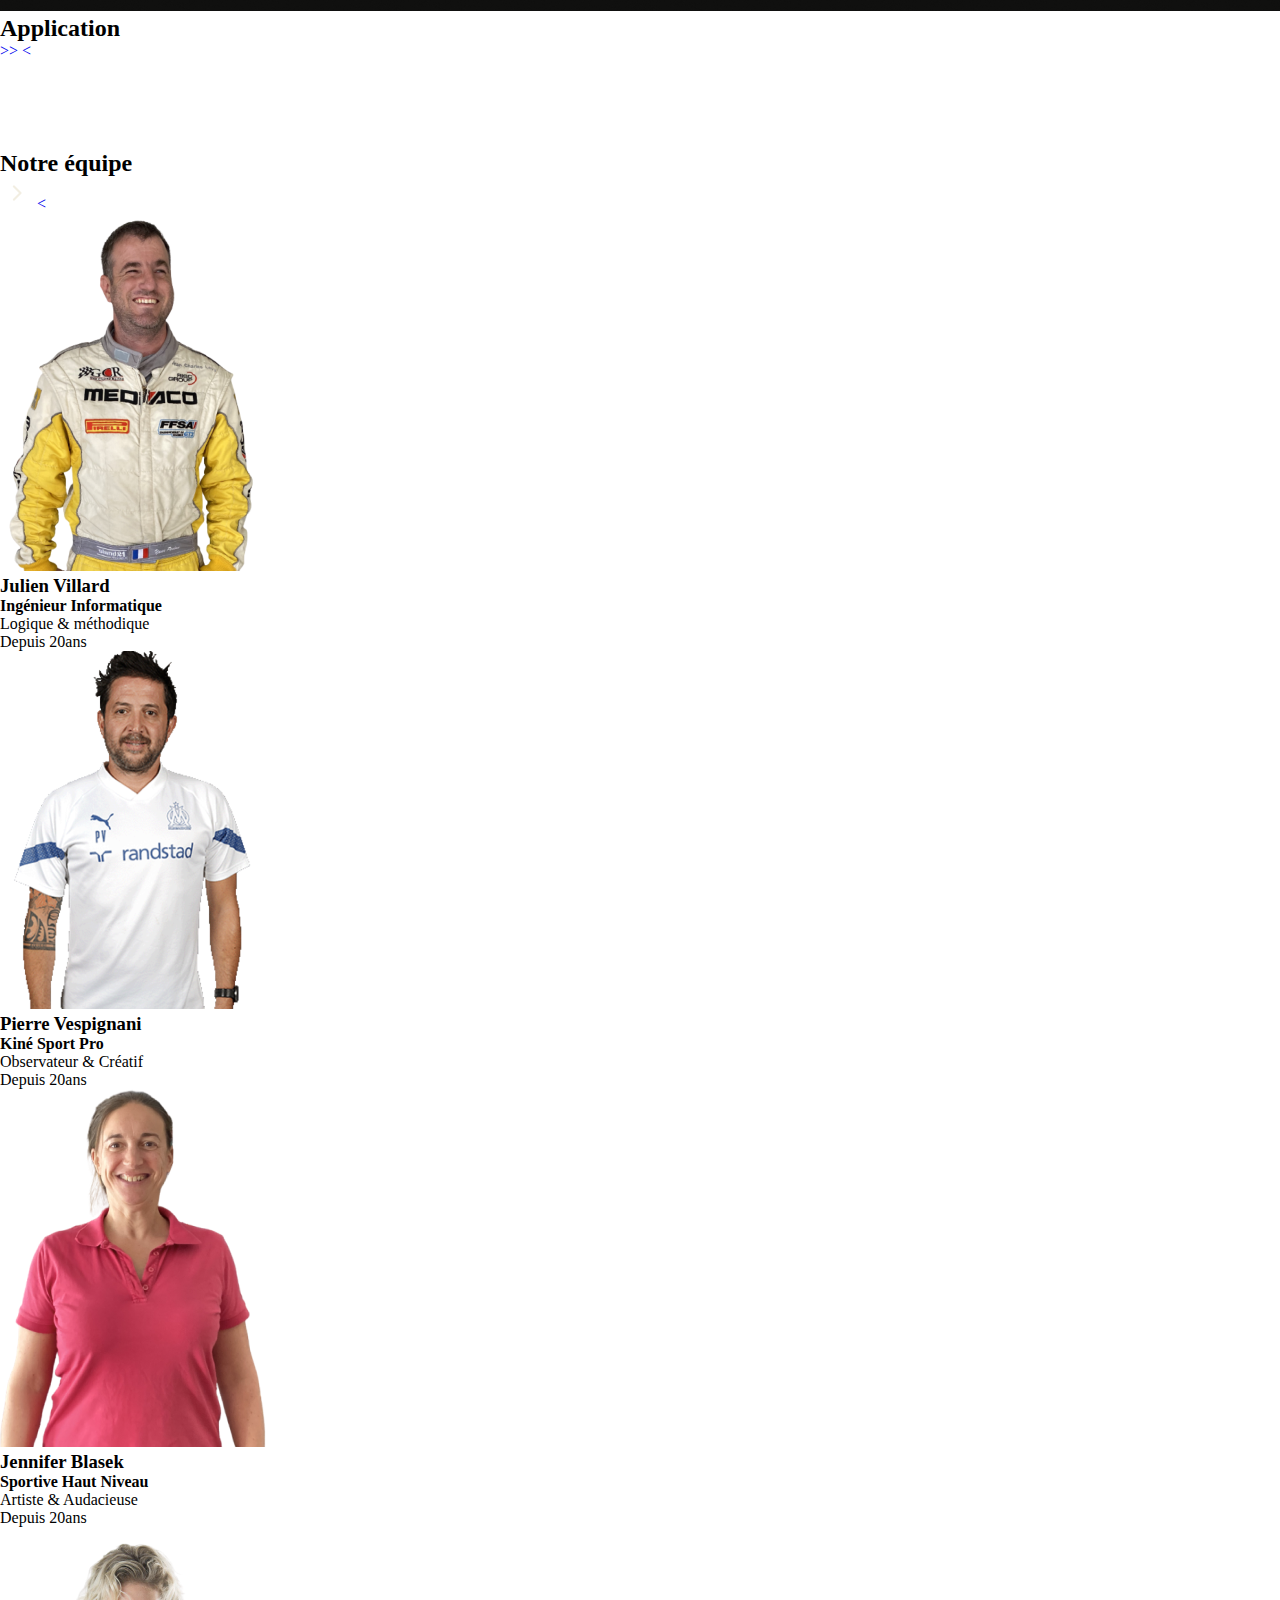
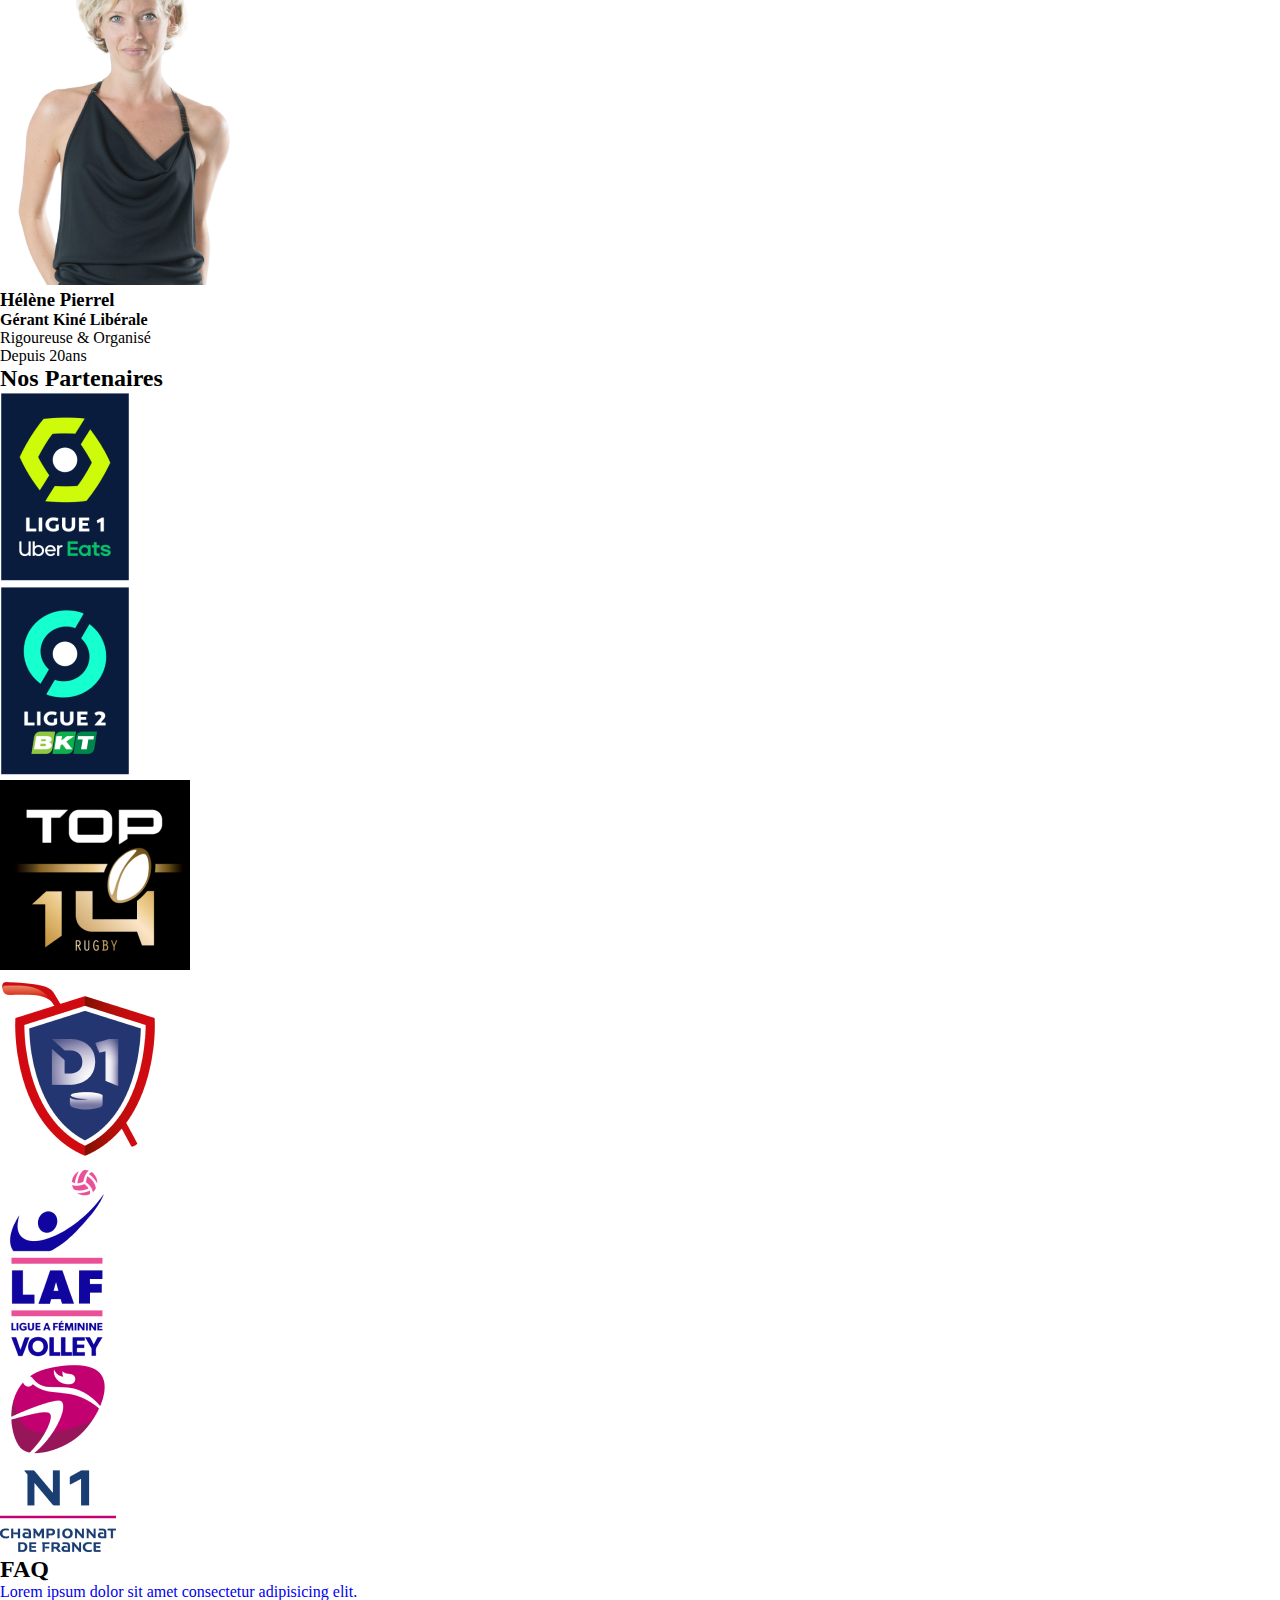
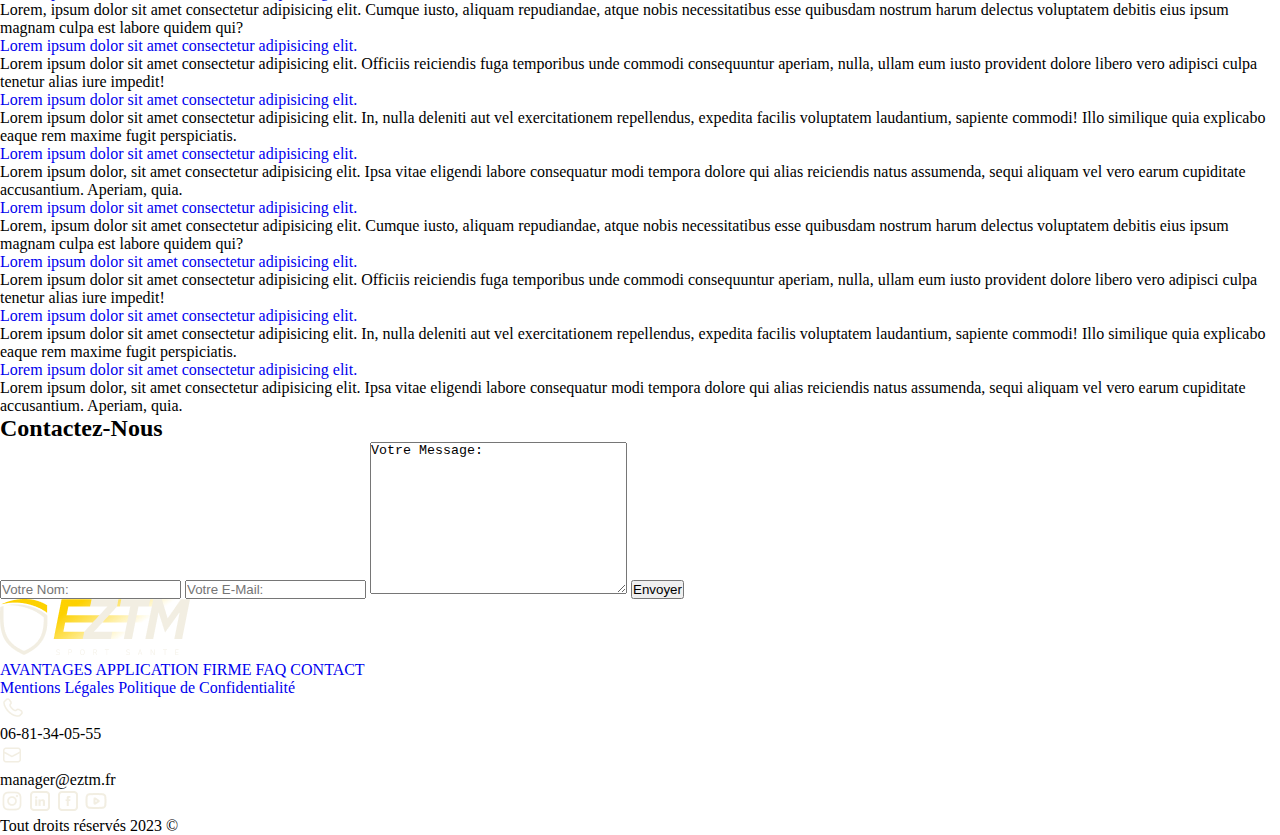
==== commit 19dfd2b6: "test" ====
--- a/index.html
+++ b/index.html
@@ -9,9 +9,7 @@
 <body>
     <div class="header_nav">
         <div class="navbar">
-            <div class="header_img">
-                <img src="/img/bg_main_page.png" alt="Une femme qui execute un squat">
-            </div>
+
             
             <div class="logo">
                 <img src="/img/logo.png" alt="Le logo EZTM à côté d'un bouclier">
@@ -40,7 +38,7 @@
         </div>
         <div class="header">
             <div>
-                <h1 class="header_titre">Entrez dans le digital et gardez la main</h1>
+                <h1 class="header_titre">Entrez dans le <span class="jaune">digital</span> et <span class="jaune">gardez la main</span></h1>
             </div>
             <div>
                 <p class="header_p">
@@ -57,22 +55,22 @@
 
     <section class="avantages"> 
         <div>
-            <h2 class="avantage_titre">Nos Avantages</h2>
+            <h2 class="avantage_titre">Nos <span class="jaune">Avantages</span></h2>
         </div>
         
-        <div class="avantage_container">
+        <div class="avantage_container_1">
             
             <div class="avantage_1">
-                <img class="img_1" src="/img/" alt="">
+                <img class="img_1" src="img/icon_1.png" alt="Une icône d'un ballon de basket">
                 <h3 class="titre_1">À mettre entre toutes les mains !</h3>
                 <p class="p_1">
-                    Destinée à tous les acteurs du sport, notre capsule santé universelle s'intègre idéalement à l'écosystèmedu sportif et à son environnement juridique.
+                    Destinée à tous les acteurs du sport, notre capsule santé universelle s'intègre idéalement à l'écosystème du sportif et à son environnement juridique.
                     Elle optimise le travail des staffs au quotidien. 
                     EZTM est à la fois un outil collaboratif de terrain accompagnant l'expertise médical de performance, mais aussi un système de surveillance, de suivi longitudinal et d'aide à la prise de décisions.
                 </p>
             </div>
             <div class="avantage_2">
-                <img class="img_2" src="" alt="">
+                <img class="img_2" src="img/icon_2.png" alt="Une icône d'un stylo et d'un dessin">
                 <h3 class="titre_2">Rien ne se perd, tout se transforme !</h3>
                 <p class="p_2">
                     EZTM répond amplement aux besoins des professionnels du terrain et fait tous les jours dans les milieux les plus pointus. 
@@ -80,15 +78,17 @@
                 </p>
             </div>
             <div class="avantage_3">
-                <img class="img_3" src="" alt="">
+                <img class="img_3" src="img/icon_5.png" alt="Une icône d'un dossier sécurisé">
                 <h3 class="titre_3">Par et pour le terrain !</h3>
                 <p class="p_3">
                     EZTM optimise la communication entre les différentes unités des staffs. 
                     Cette application calloct et sécurise les données sensibles et fournit des modules personnalisables en fonctions des besoins.
                 </p>
             </div>
+        </div>
+        <div class="avantage_container_2">
             <div class="avantage_4">
-                <img class="img_4" src="" alt="">
+                <img class="img_4" src="img/icon_3.png" alt="Une icône d'un groupe d'individus">
                 <h3 class="titre_4">De l'individuel au collectif !</h3>
                 <p class="p_4">
                     Un logiciel pouvant être adapté à toutes les structures et pratiques sportives: <br>
@@ -97,7 +97,7 @@
                 </p>
             </div>
             <div class="avantage_5">
-                <img class="img_5" src="" alt="">
+                <img class="img_5" src="img/icon_6.png" alt="Une icône d'une valise médicale">
                 <h3 class="titre_5">Sublime et subliminal !</h3>
                 <p class="p_5">
                     L'utilisation permet de modéliser et périodiser un programme sur mesure avec précision. Permettant un meilleur suivi des process de blessure, prévention et récupération. <br>
@@ -105,7 +105,7 @@
                 </p>
             </div>
             <div class="avantage_6">
-                <img class="img_6" src="" alt="">
+                <img class="img_6" src="img/icon_4.png" alt="Une icône d'une horloge">
                 <h3 class="titre_6">Un gain de temps !</h3>
                 <p class="p_6">
                     L'objectif principal de la création de l'application EZTM était de créer un outil qui permettrait a l'utilisateur de gagner du temps. Nous avons donc créé une application moderne et simple d'utilisation pour le suivi de la santé des sportifs.
@@ -357,8 +357,8 @@
                     <a href="#">CONTACT</a>
                 </div>
                 <div class="second">
-                    <a href="#">Mentions Légales</a>
-                    <a href="#">Politique de Confidentialité</a>
+                    <a href="/mentions_legales.html">Mentions Légales</a>
+                    <a href="/Politique_de_confidentialite.html">Politique de Confidentialité</a>
                     <div>
                         <img src="/img/phone.png" alt="Icone téléphone">
                         <p>06-81-34-05-55</p>
--- a/css/style.css
+++ b/css/style.css
@@ -3,7 +3,192 @@
   padding: 0;
   text-decoration: none;
   list-style: none;
-}
+  box-sizing: border-box;
+}
+/* Styles de base */
+body {
+  padding: 0;
+  margin: 0;
+}
+
+.header_nav {
+  padding: 10px;
+  background-image: url(/img/bg_main_page.png);
+  background-repeat: no-repeat;
+  background-size: cover;
+  height: 90vh;
+
+}
+
+.navbar {
+  display: flex;
+  align-items: center;
+  justify-content: space-between;
+}
+
+.logo img {
+  width: 200px; /* Choisissez la taille souhaitée pour le logo */
+}
+
+.navbar_container ul {
+  list-style: none;
+  display: flex;
+  align-items: center;
+  margin: 0;
+  padding: 0;
+  color: #fff;
+}
+
+.navbar_container li {
+  margin-right: 10px;
+  cursor: pointer;
+}
+
+/* Styles pour la barre de navigation */
+.navbar_container > ul:first-child {
+  flex-grow: 1;
+}
+
+.navbar_container > ul:first-child li {
+  font-weight: bold;
+}
+
+/* Styles pour le menu burger */
+.navbar_container > ul:last-child {
+  position: relative;
+}
+
+.navbar_container > ul:last-child ul {
+  display: none;
+  position: absolute;
+  top: 30px; /* Ajustez la position verticale du menu déroulant */
+  right: 0;
+  background-color: #f5f5f5;
+  padding: 10px;
+  z-index: 1;
+}
+
+.navbar_container > ul:last-child:hover ul {
+  display: block;
+  background-color: #1F1E1B;
+}
+
+.navbar_container > ul:last-child ul li {
+  cursor: pointer;
+}
+#demo_btn{
+  background-color: #1F1E1B;
+  color: #FDD100;
+  border: 2px solid #FDD100;
+  border-radius: 25px;
+  padding: 5px;
+  padding-left: 20px;
+  padding-right: 20px;
+}
+.header{
+  position: absolute;
+  top: 20px;
+  left: 200px;
+  width: 100%;
+}
+.header_titre{
+  position: absolute;
+  top: 150px;
+  width: 40%;
+  font-size: 64px;
+  color: white;
+}
+.jaune{
+  color: #FDD100;
+}
+.header_p{
+  position: absolute;
+  top: 320px;
+  width: 30%;
+  font-size: 24px;
+  color: white;
+}
+.header_button{
+  position: absolute;
+  top: 400px;
+  border-radius: 25px;
+  font-size: 24px;
+  border: 2px solid #FDD100;
+  background-color: #FDD100;
+  padding: 10px;
+  padding-left: 20px;
+  padding-right: 20px;
+}
+.avantages{
+  background-color: black;
+}
+
+.avantage_titre{
+  color: white;
+  text-align: center;
+  font-size: 2.5rem;
+  padding-bottom: 10px;
+}
+.avantage_container_1{
+  display: flex;
+  width: 120rem;
+  height: 55rem;
+}
+.avantage_1{
+  border: 1px solid #FDD100;
+  border-radius: 10px;
+  width: 60%;
+  height: 75%;
+  text-align: center;
+  margin-left: 25px;
+  padding: 15px;
+}
+.img_1{
+  width: 20%;
+  margin: auto;
+}
+.titre_1{
+  color: white;
+  position: relative;
+  font-size: 2rem;
+  margin: auto;
+  width: 60%;
+  padding: 15px;
+}
+.p_1{
+  color: white;
+  width: 80%;
+  font-size: 1.7rem;
+  margin: auto;
+}
+.avantage_2{
+  border: 1px solid #FDD100;
+  border-radius: 10px;
+  width: 60%;
+  height: 75%;
+  text-align: center;
+  margin-left: 25px;
+  padding: 15px;
+}
+.img_2{
+  margin: auto;
+  width: 20%;
+}
+.titre_2{
+  color: white;
+  position: relative;
+  font-size: 2rem;
+  margin: auto;
+  width: 60%;
+  padding: 15px;
+}
+.p_2{
+  color: white;
+  width: 80%;
+  font-size: 1.7rem;
+  margin: auto;
+}
+
 
 
 
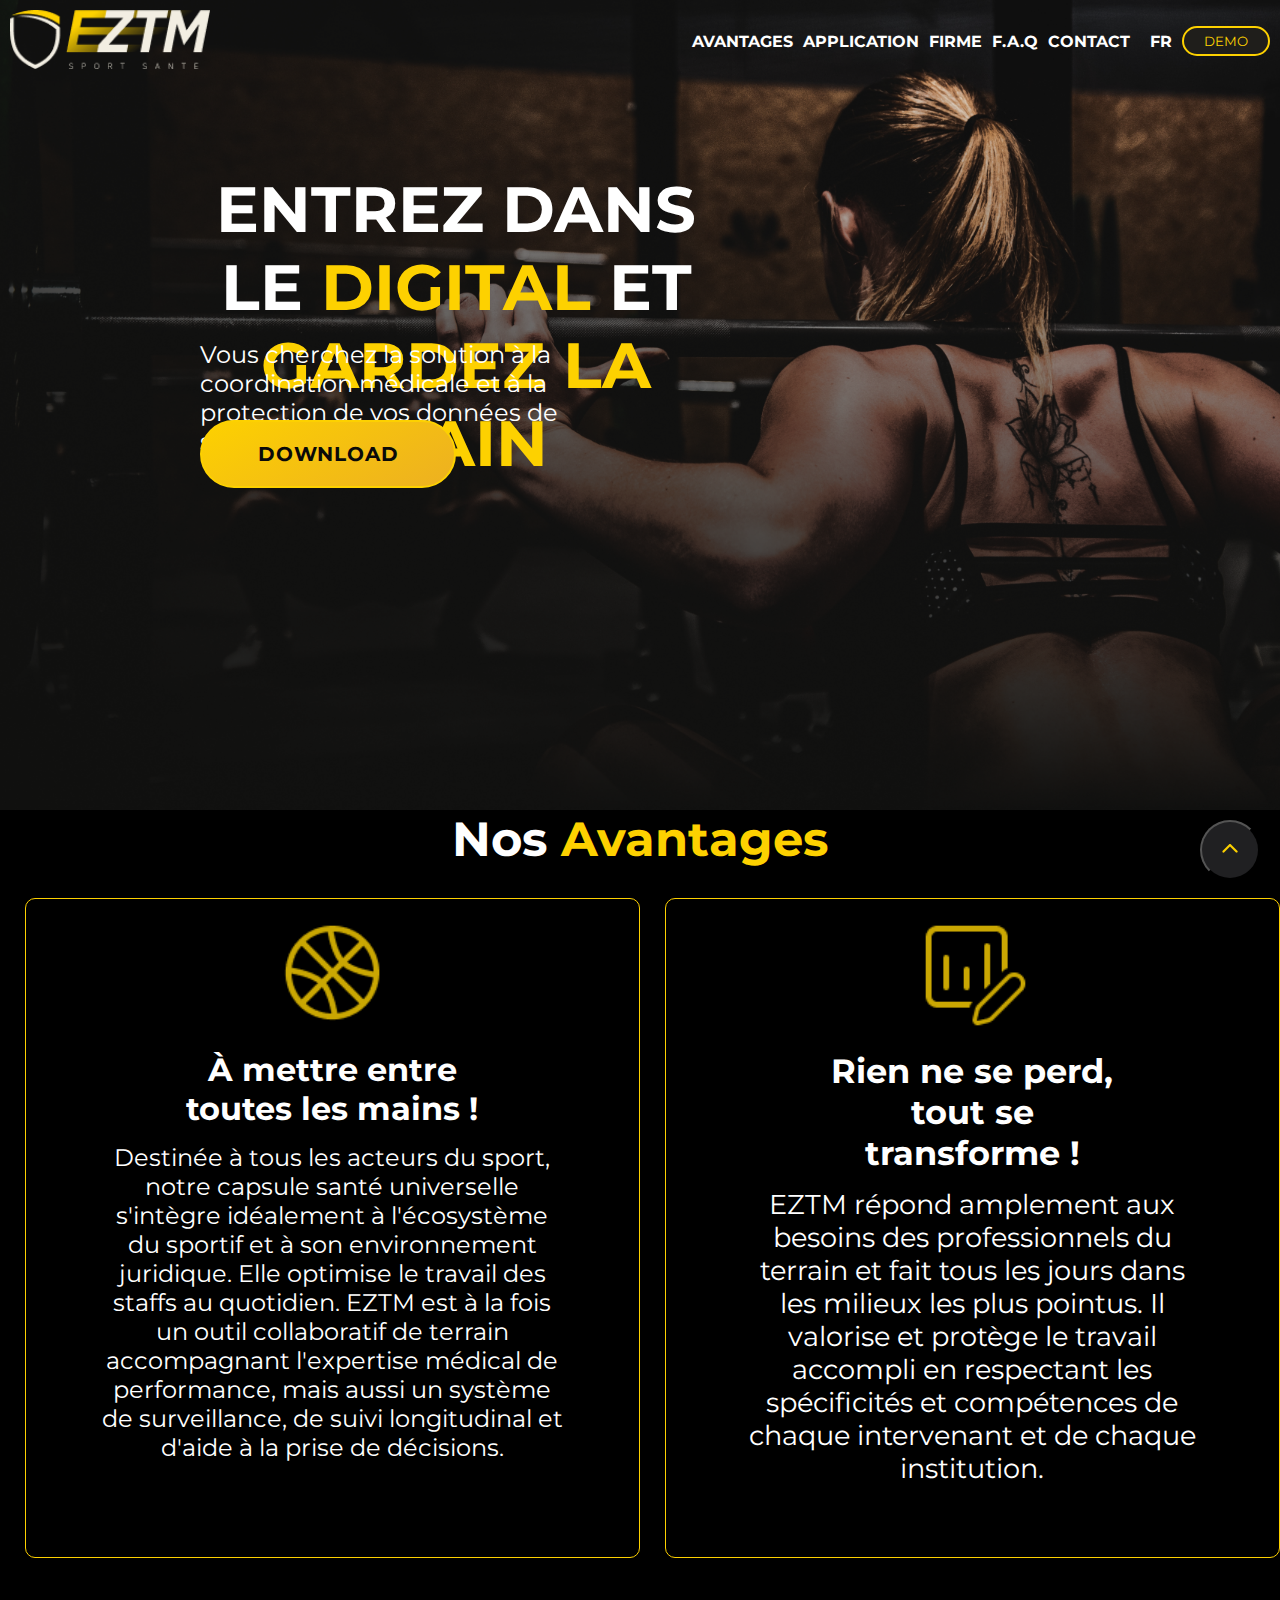
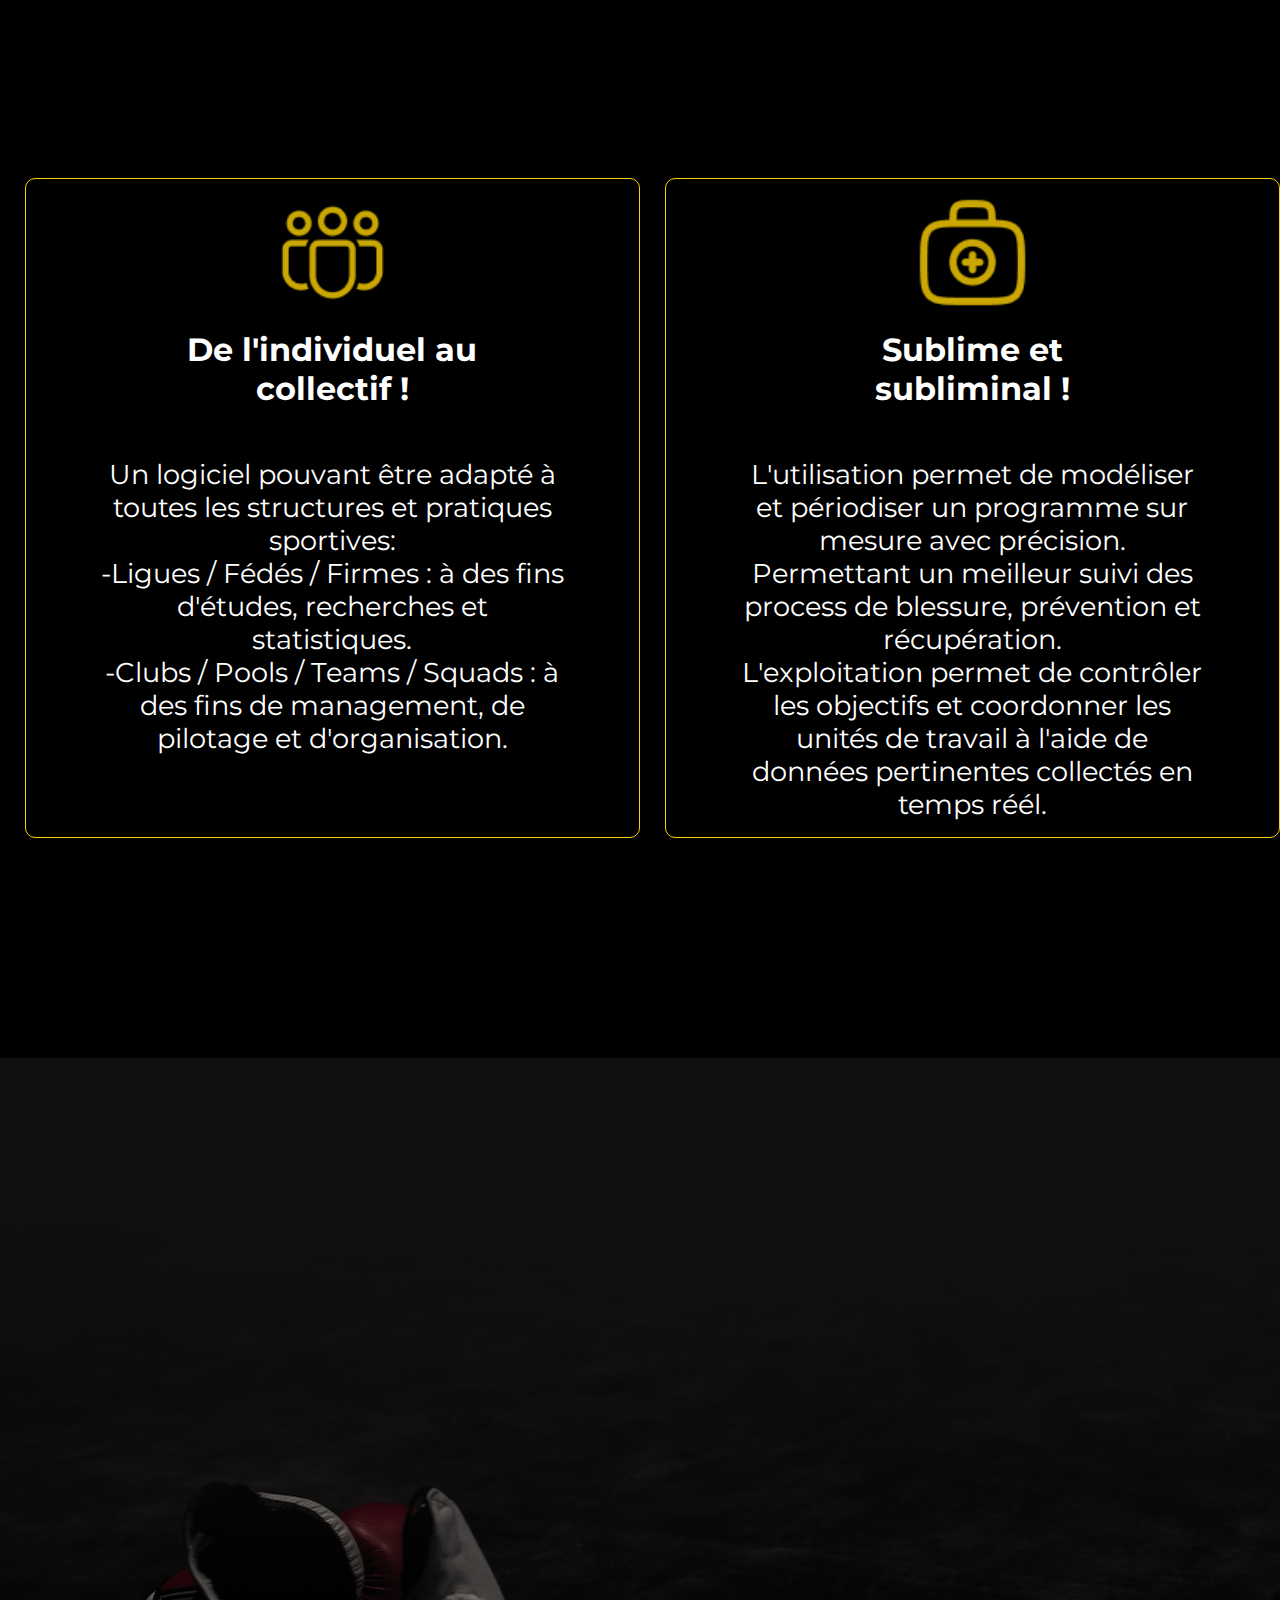
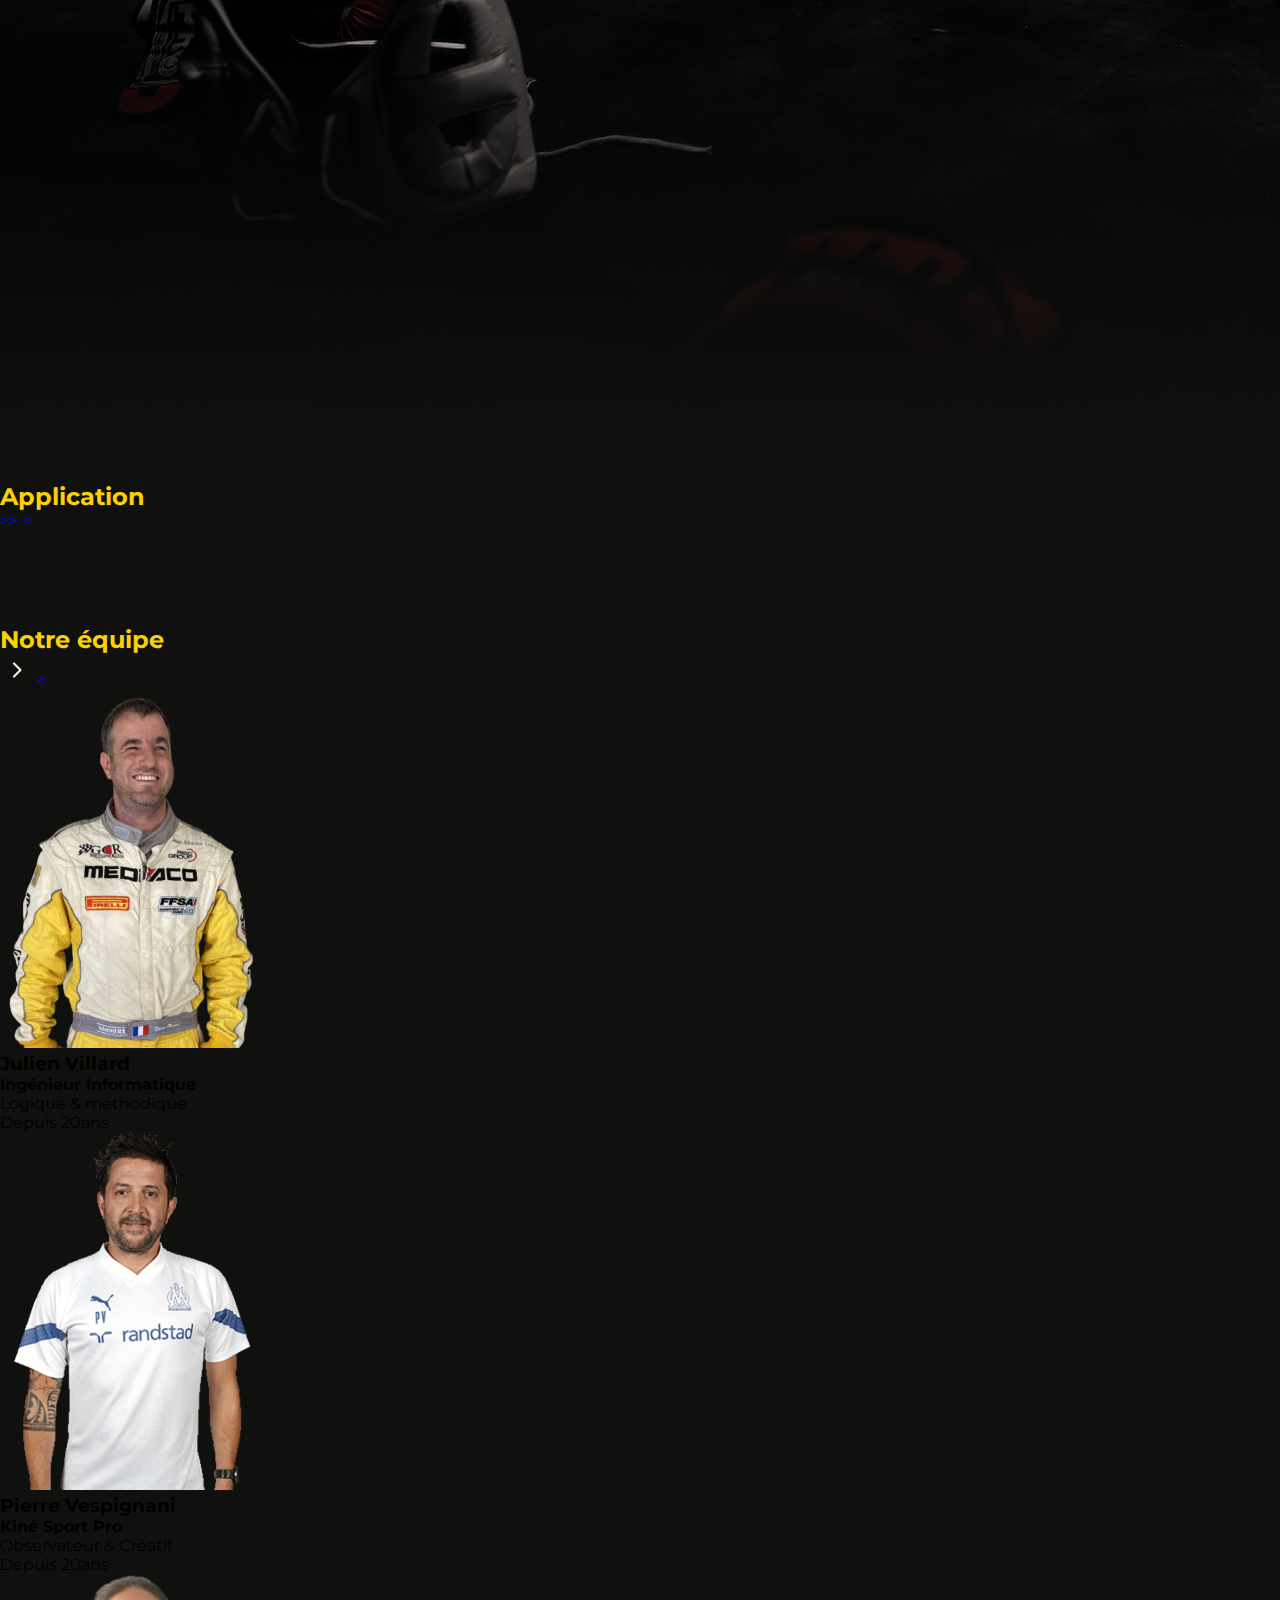
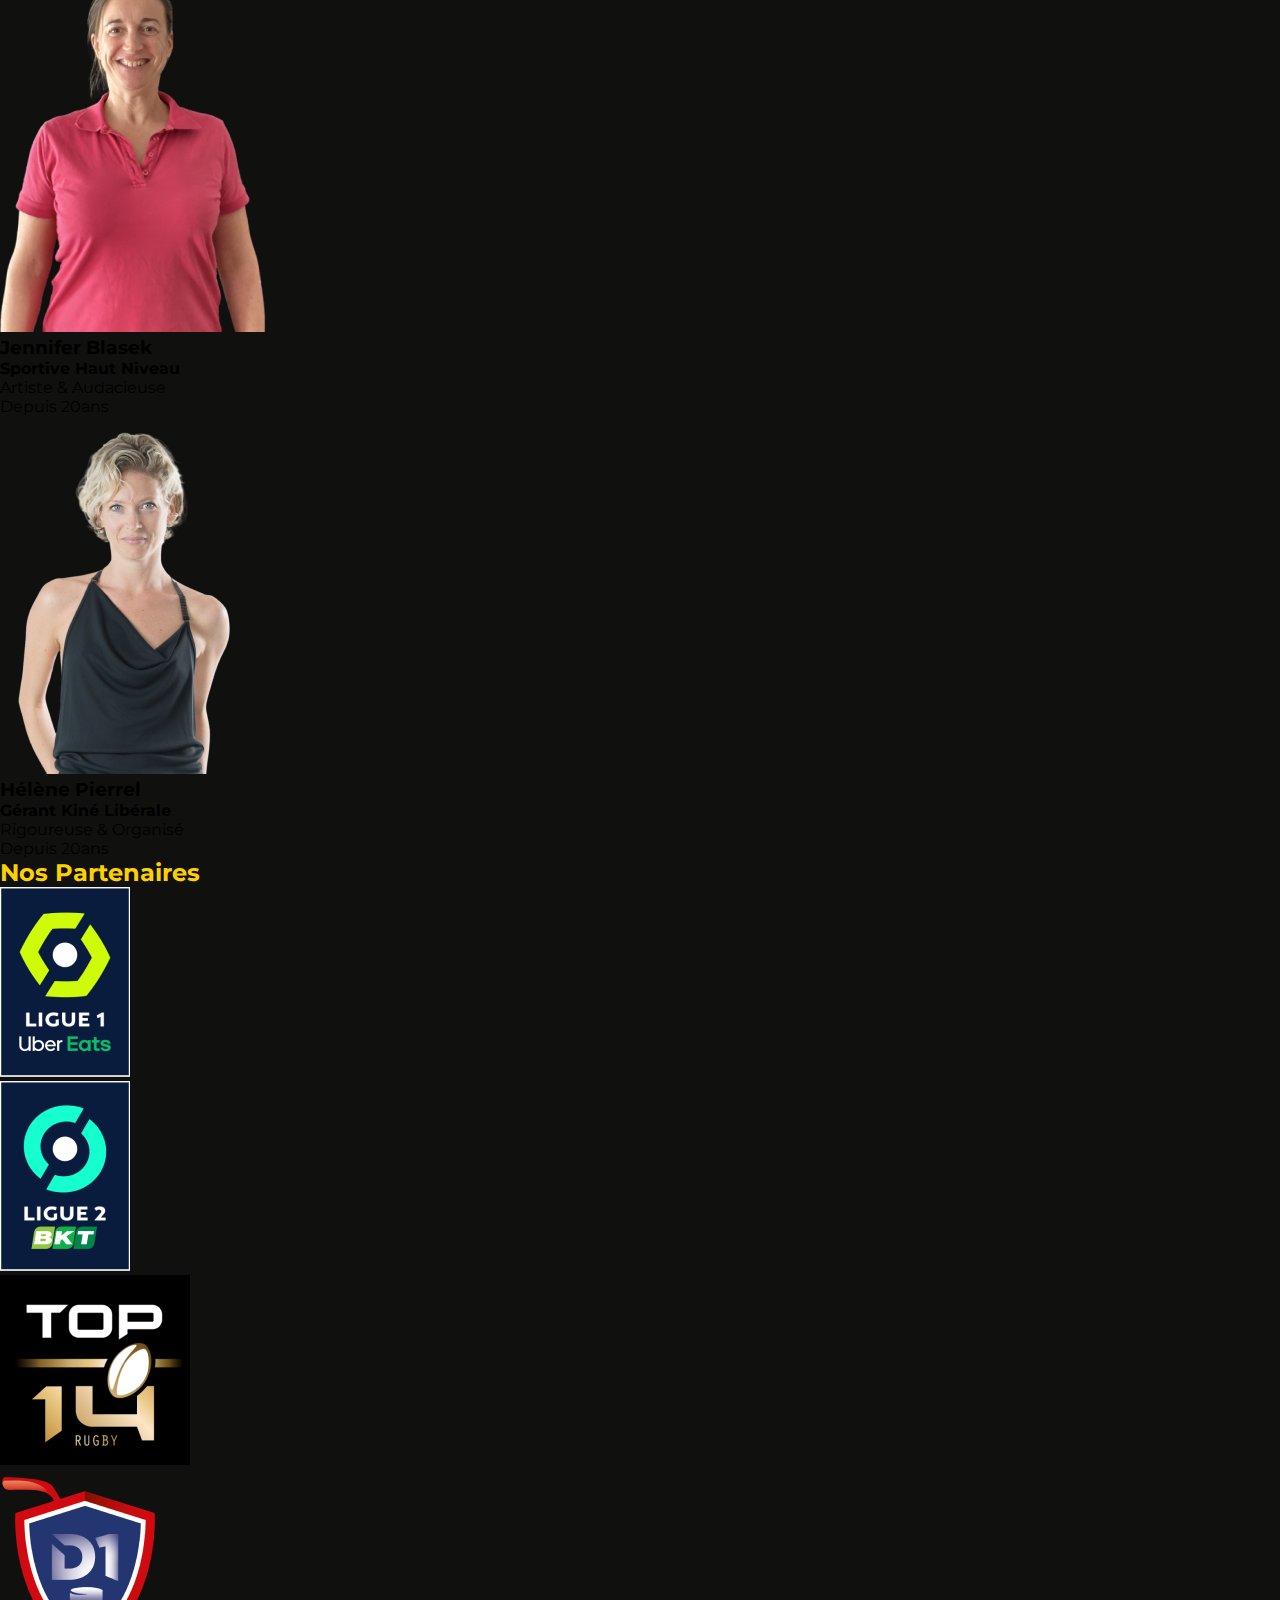
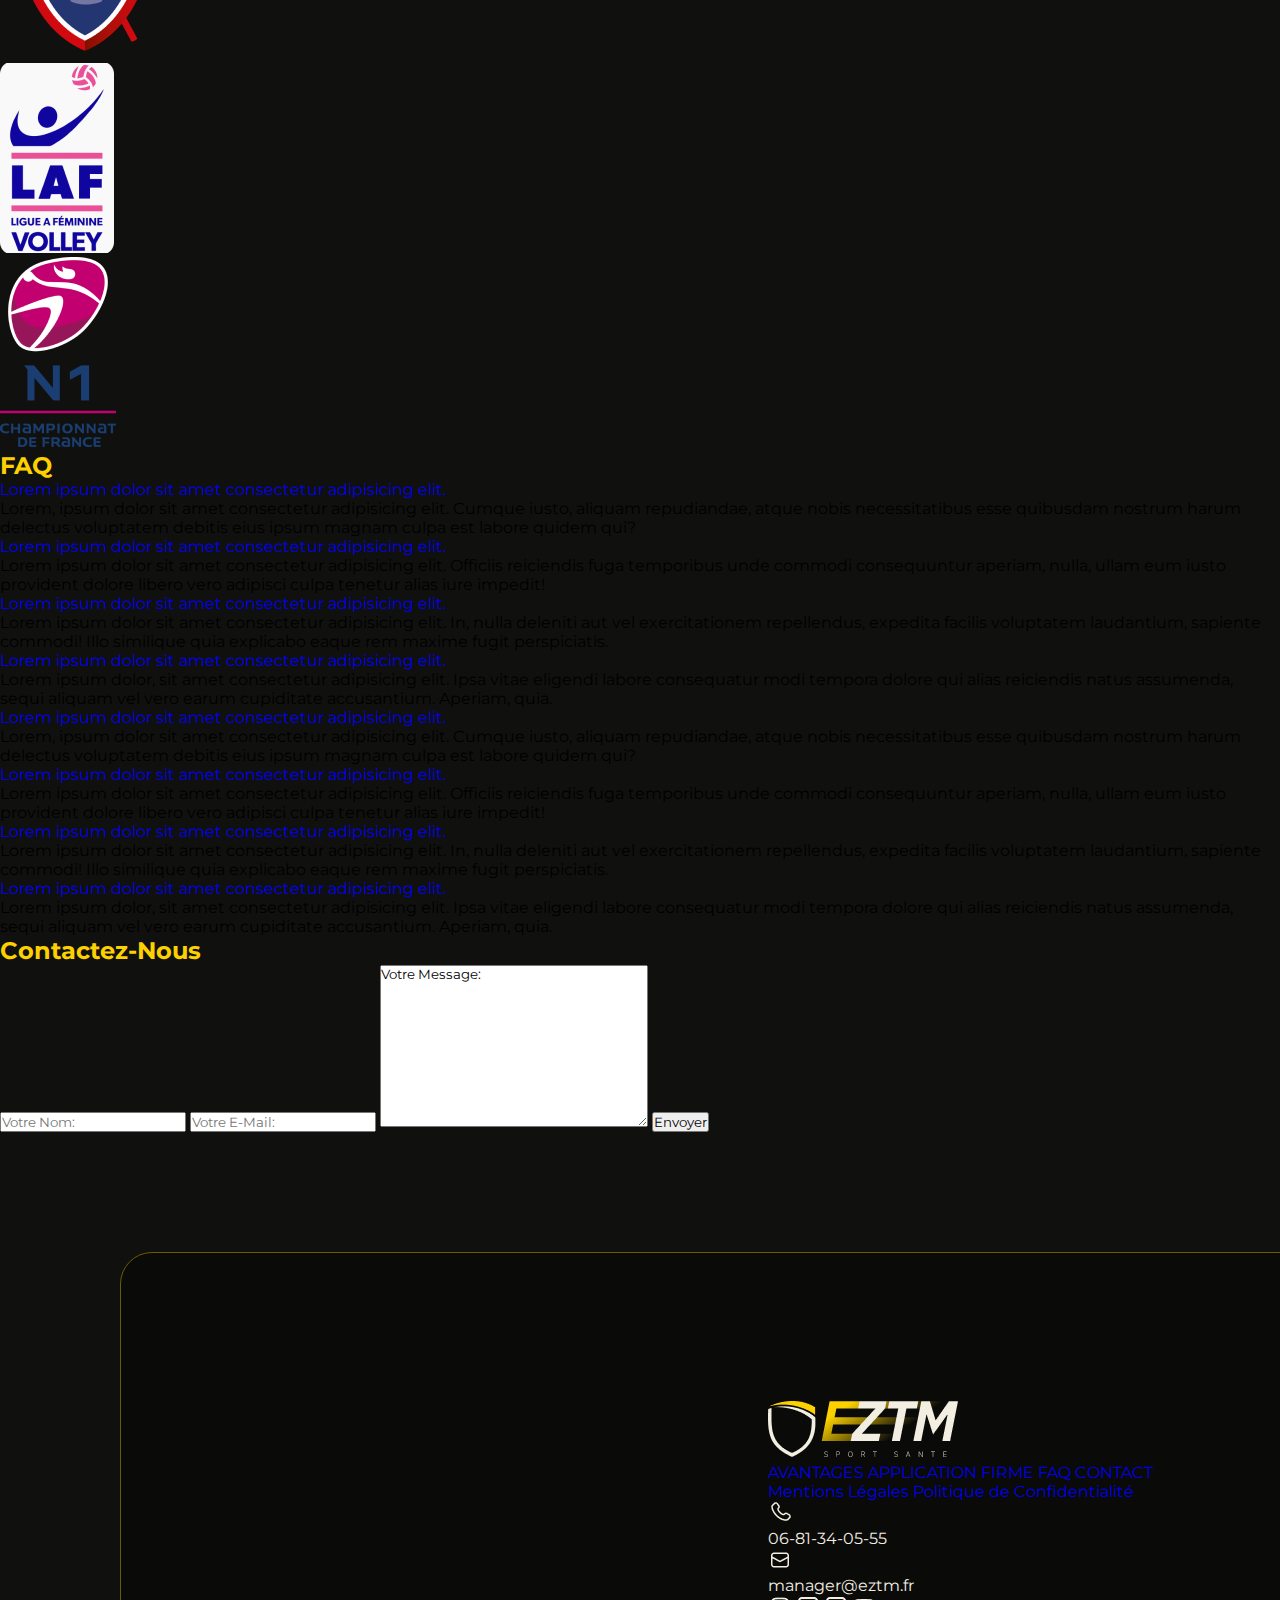
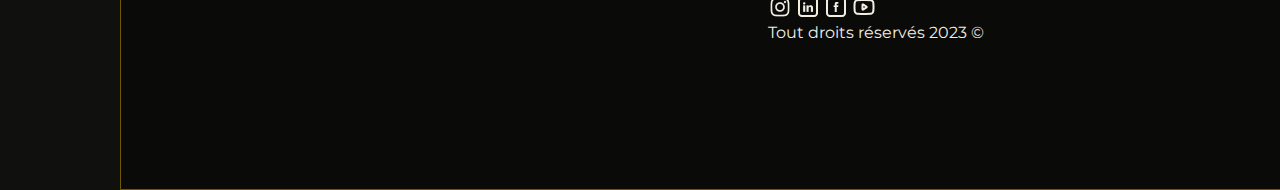
==== commit e3997530: "footer, bg, font" ====
--- a/index.html
+++ b/index.html
@@ -46,7 +46,7 @@
                 </p>
             </div>
             <div>
-                <button class="header_button">Download</button>
+                <button class="header_button btn">Download</button>
             </div>
         </div>
     </div>
--- a/css/style.css
+++ b/css/style.css
@@ -1,14 +1,22 @@
+@font-face {
+  font-family: "Montserrat";
+  src: url("../fonts/Montserrat-VariableFont_wght.ttf");
+}
+
 *{
   margin: 0;
   padding: 0;
   text-decoration: none;
   list-style: none;
   box-sizing: border-box;
-}
+  font-family: "Montserrat";
+}
+
 /* Styles de base */
 body {
   padding: 0;
   margin: 0;
+  background-color: #10100F;
 }
 
 .header_nav {
@@ -76,6 +84,7 @@
 .navbar_container > ul:last-child ul li {
   cursor: pointer;
 }
+
 #demo_btn{
   background-color: #1F1E1B;
   color: #FDD100;
@@ -85,12 +94,14 @@
   padding-left: 20px;
   padding-right: 20px;
 }
+
 .header{
   position: absolute;
   top: 20px;
   left: 200px;
   width: 100%;
 }
+
 .header_titre{
   position: absolute;
   top: 150px;
@@ -98,9 +109,11 @@
   font-size: 64px;
   color: white;
 }
+
 .jaune{
   color: #FDD100;
 }
+
 .header_p{
   position: absolute;
   top: 320px;
@@ -108,6 +121,7 @@
   font-size: 24px;
   color: white;
 }
+
 .header_button{
   position: absolute;
   top: 400px;
@@ -119,6 +133,7 @@
   padding-left: 20px;
   padding-right: 20px;
 }
+
 .avantages{
   background-color: black;
 }
@@ -126,14 +141,17 @@
 .avantage_titre{
   color: white;
   text-align: center;
-  font-size: 2.5rem;
+  font-size: 3rem;
   padding-bottom: 10px;
 }
+
 .avantage_container_1{
   display: flex;
   width: 120rem;
   height: 55rem;
-}
+  margin-top: 20px;
+}
+
 .avantage_1{
   border: 1px solid #FDD100;
   border-radius: 10px;
@@ -143,10 +161,12 @@
   margin-left: 25px;
   padding: 15px;
 }
+
 .img_1{
   width: 20%;
   margin: auto;
 }
+
 .titre_1{
   color: white;
   position: relative;
@@ -155,26 +175,61 @@
   width: 60%;
   padding: 15px;
 }
+
 .p_1{
   color: white;
   width: 80%;
+  font-size: 1.5rem;
+  margin: auto;
+}
+
+.avantage_2{
+  border: 1px solid #FDD100;
+  border-radius: 10px;
+  width: 60%;
+  height: 75%;
+  text-align: center;
+  margin-left: 25px;
+  padding: 15px;
+}
+
+.img_2{
+  margin: auto;
+  width: 20%;
+}
+
+.titre_2{
+  color: white;
+  position: relative;
+  font-size: 2.1rem;
+  margin: auto;
+  width: 60%;
+  padding: 15px;
+}
+
+.p_2{
+  color: white;
+  width: 80%;
   font-size: 1.7rem;
   margin: auto;
 }
-.avantage_2{
-  border: 1px solid #FDD100;
-  border-radius: 10px;
-  width: 60%;
-  height: 75%;
-  text-align: center;
-  margin-left: 25px;
-  padding: 15px;
-}
-.img_2{
-  margin: auto;
-  width: 20%;
-}
-.titre_2{
+
+.avantage_3{
+  border: 1px solid #FDD100;
+  border-radius: 10px;
+  width: 60%;
+  height: 75%;
+  text-align: center;
+  margin-left: 25px;
+  padding: 15px;
+}
+
+.img_3{
+  margin: auto;
+  width: 20%;
+}
+
+.titre_3{
   color: white;
   position: relative;
   font-size: 2rem;
@@ -182,42 +237,197 @@
   width: 60%;
   padding: 15px;
 }
-.p_2{
+
+.p_3{
   color: white;
   width: 80%;
   font-size: 1.7rem;
   margin: auto;
-}
-
-
-
-
+  margin-top: 45px;
+}
+
+.avantage_container_2{
+  display: flex;
+  width: 120rem;
+  height: 55rem;
+}
+
+.avantage_4{
+  border: 1px solid #FDD100;
+  border-radius: 10px;
+  width: 60%;
+  height: 75%;
+  text-align: center;
+  margin-left: 25px;
+  padding: 15px;
+}
+
+.img_4{
+  margin: auto;
+  width: 20%;
+}
+
+.titre_4{
+  color: white;
+  position: relative;
+  font-size: 2rem;
+  margin: auto;
+  width: 60%;
+  padding: 15px;
+}
+
+.p_4{
+  color: white;
+  width: 80%;
+  font-size: 1.7rem;
+  margin: auto;
+  margin-top: 35px;
+}
+
+.avantage_5{
+  border: 1px solid #FDD100;
+  border-radius: 10px;
+  width: 60%;
+  height: 75%;
+  text-align: center;
+  margin-left: 25px;
+  padding: 15px;
+}
+
+.img_5{
+  margin: auto;
+  width: 20%;
+}
+
+.titre_5{
+  color: white;
+  position: relative;
+  font-size: 2rem;
+  margin: auto;
+  width: 60%;
+  padding: 15px;
+}
+
+.p_5{
+  color: white;
+  width: 80%;
+  font-size: 1.7rem;
+  margin: auto;
+  margin-top: 35px;
+}
+
+.avantage_6{
+  border: 1px solid #FDD100;
+  border-radius: 10px;
+  width: 60%;
+  height: 75%;
+  text-align: center;
+  margin-left: 25px;
+  padding: 15px;
+}
+
+.img_6{
+  margin: auto;
+  width: 20%;
+}
+
+.titre_6{
+  color: white;
+  position: relative;
+  font-size: 2rem;
+  margin: auto;
+  width: 60%;
+  padding: 15px;
+}
+
+.p_6{
+  color: white;
+  width: 80%;
+  font-size: 1.7rem;
+  margin: auto;
+  margin-top: 35px;
+}
+
+.btn {
+  display: inline-flex;
+  padding: 20px 56px;
+  justify-content: center;
+  align-items: center;
+  border-radius: 56px;
+  background: linear-gradient(151deg, #FDD100 0%, #EDB021 100%);
+  color: #0A0A09;
+  text-align: center;
+  text-decoration: none;
+  text-transform: uppercase;
+  font-size: 20px;
+  font-weight: 700;
+  line-height: 24px;
+  letter-spacing: 0.8px;
+}
 
 .footer_button {
-    /* фиксированное позиционирование */
   position: fixed;
-  /* цвет фона */
   background-color: #202022;
-  /* расстояние от правого края окна браузера */
   right: 20px;
-  /* расстояние от нижнего края окна браузера */
   bottom: 20px;
-  /* скругление верхнего левого угла */
   border-radius: 80px;
-  /* отображение элемента как flex */
-  display: flex;
-  /* выравниваем элементы внутри элемента по центру вдоль поперечной оси */
+  display: flex;
   align-items: center;
-  /* выравниваем элементы внутри элемента по центру вдоль главной оси */
   justify-content: center;
-  /* ширина элемента */
   width: 60px;
-  /* высота элемента */
   height: 60px;
 }
 
 @media (hover: hover) {
     .footer_button:hover {
-    border: solid 2px #e2c610; /* цвет заднего фона при наведении */
+    border: solid 2px #e2c610;
   }
+}
+
+h1 {
+  text-align: center;
+  text-transform: uppercase;
+  color: #F2EEE2;
+}
+
+h2 {
+  color: #FDD100;
+}
+
+.ml_container {
+  margin-top: 120px;
+}
+
+.p_ml {
+  color: #F2EEE2;
+  font-size: 24px;
+  font-family: "Montserrat";
+  line-height: 32px;
+  margin-top: 16px;
+}
+
+.h_ml {
+  text-align: center;
+  text-transform: uppercase;
+}
+
+.ml {
+  margin-left: 163px;
+  width: 1394px;
+  margin-top: 40px;
+}
+
+.footer {
+  width: 1680px;
+  height: 538px;
+  border-radius: 32px 32px 0px 0px;
+  border: 1px solid #6D5B01;
+  background-color: #0A0A09;
+  color: #F2EEE2;
+  text-decoration: none;
+  display: flex;
+  align-items: center;
+  justify-content: center;
+  margin-left: 120px;
+  margin-top: 120px;
 }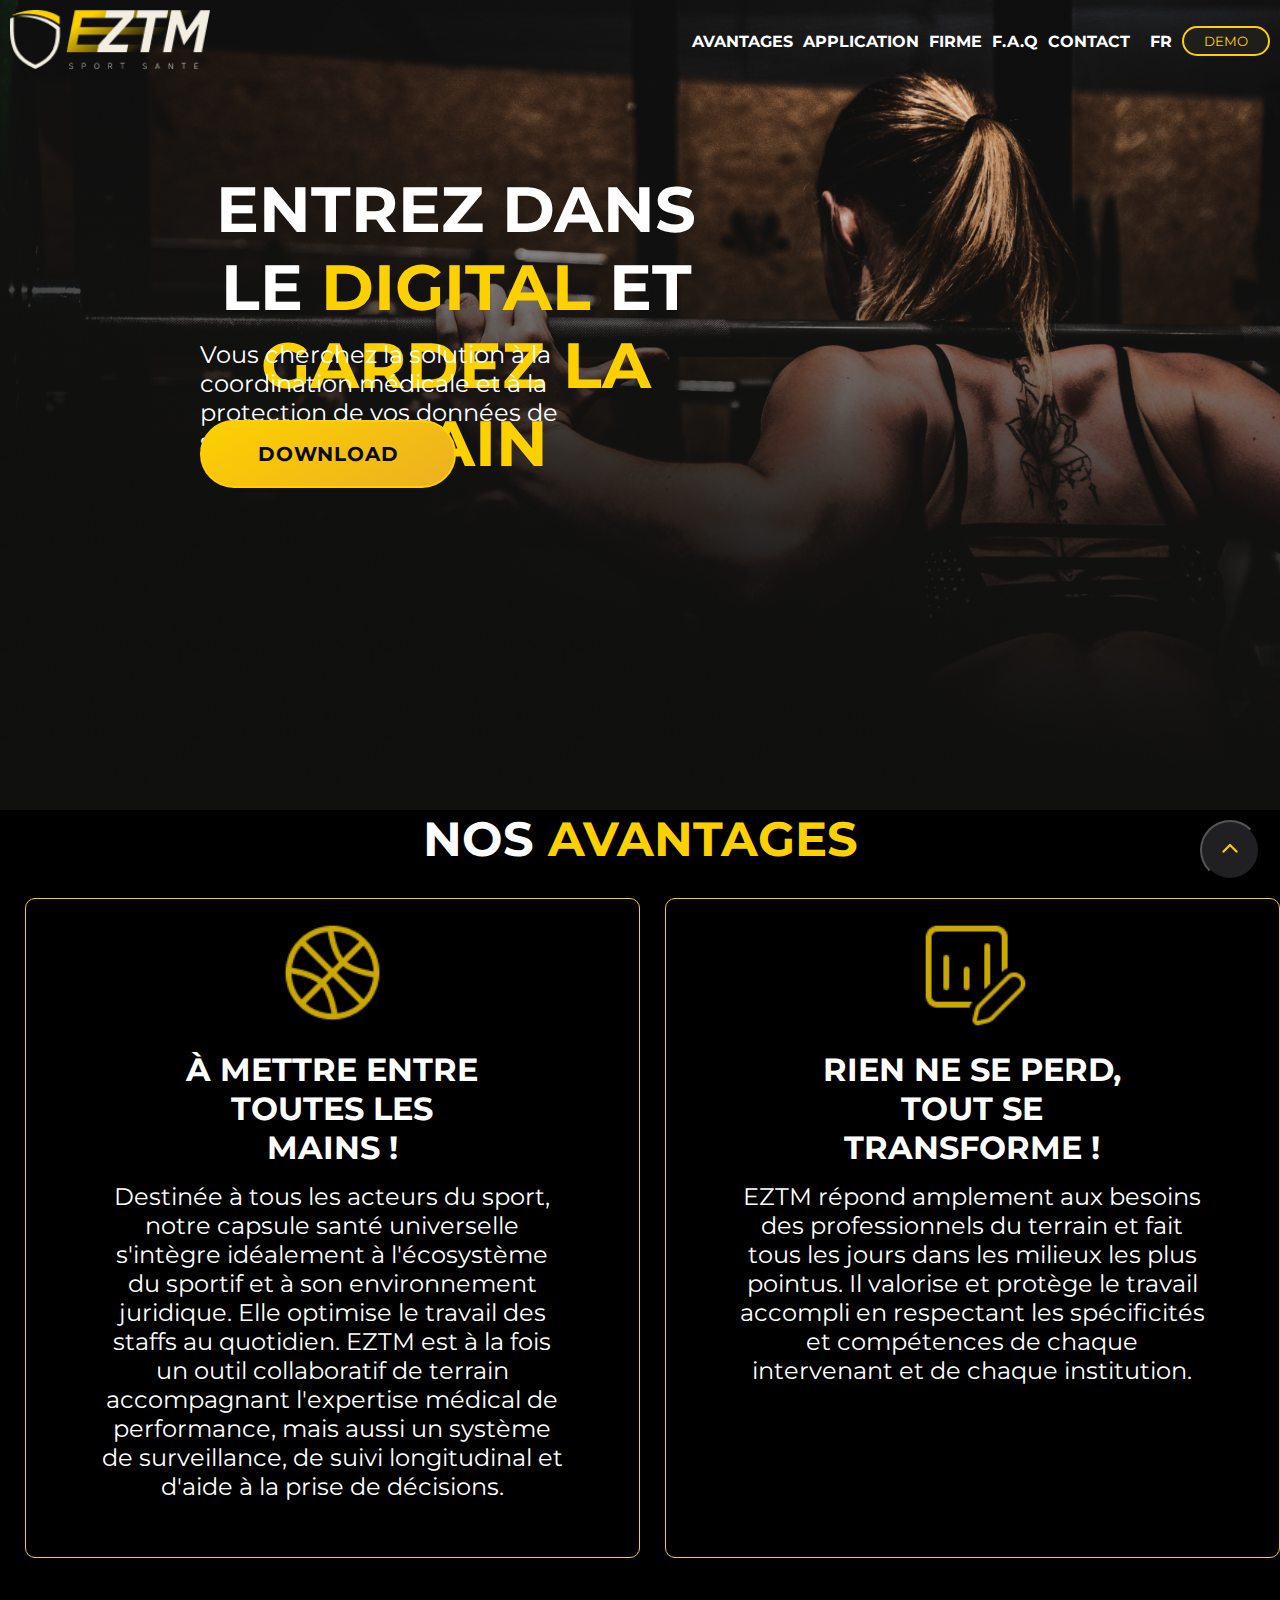
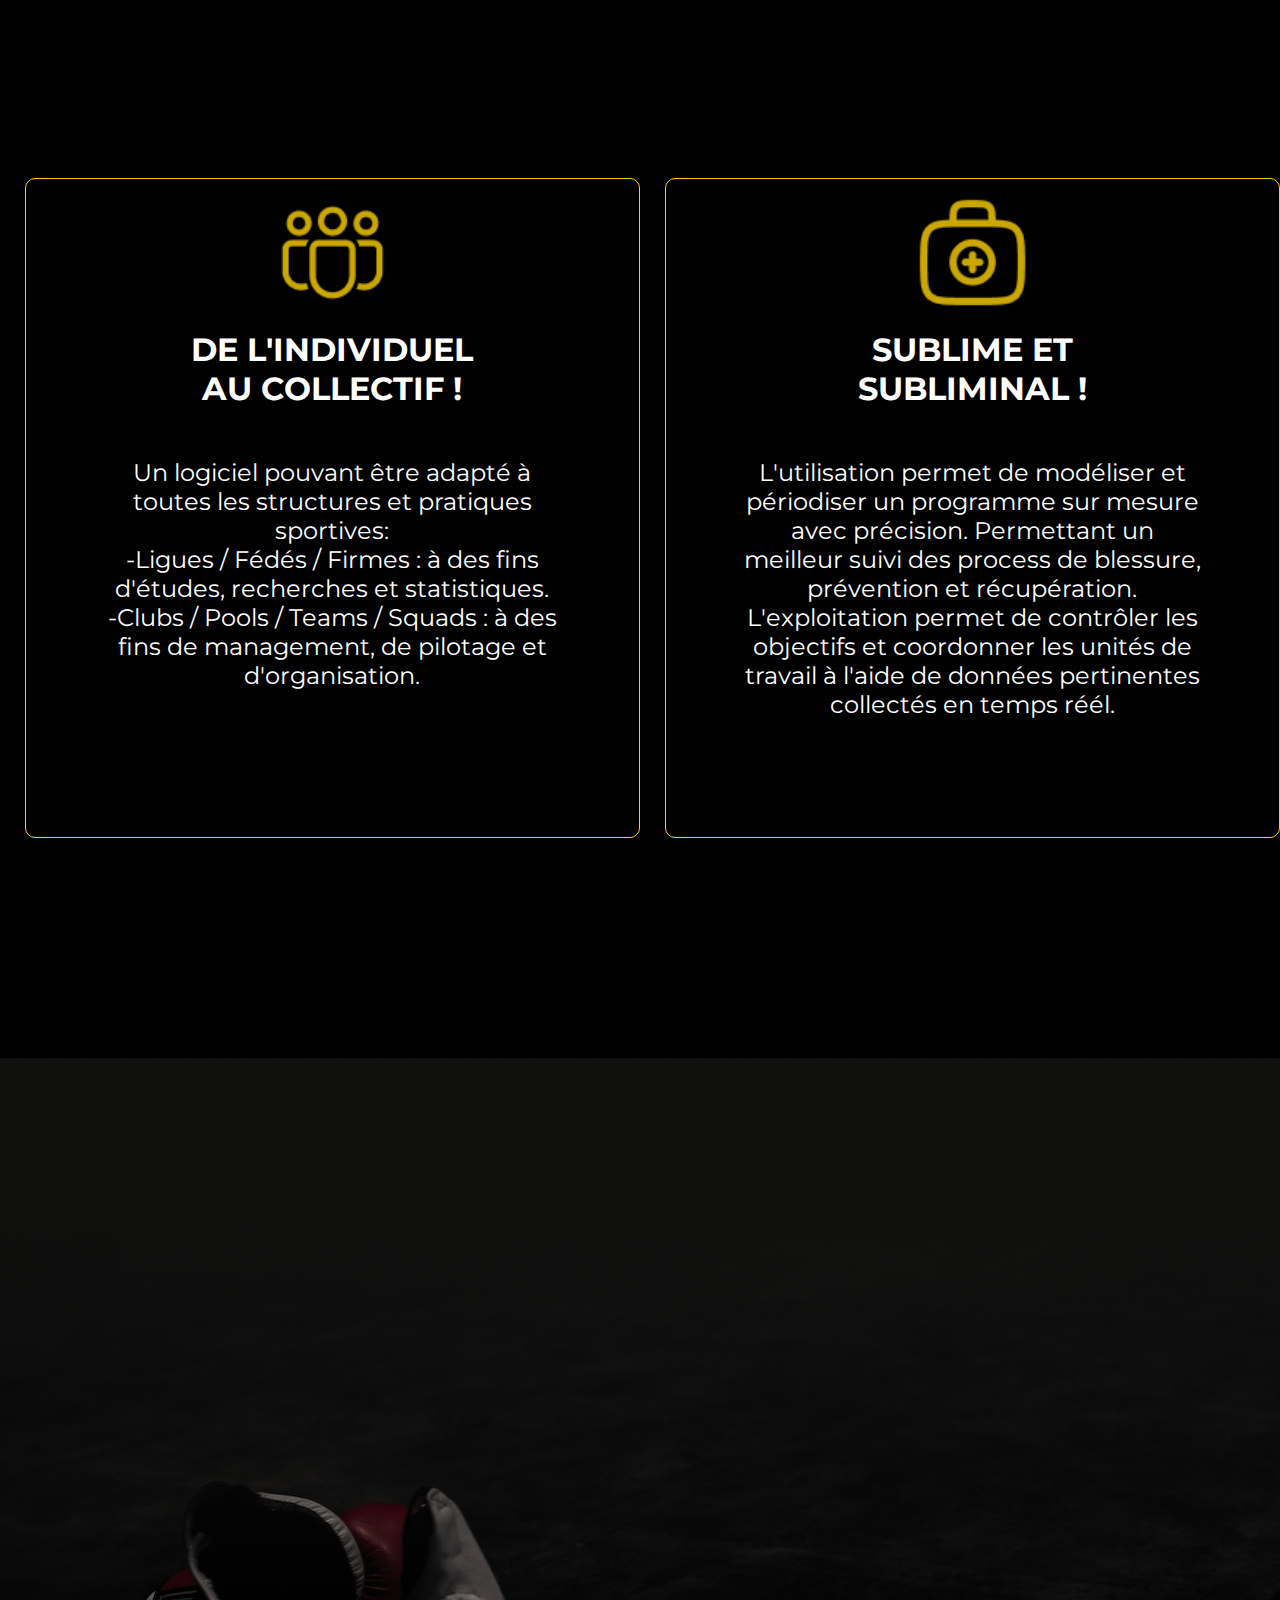
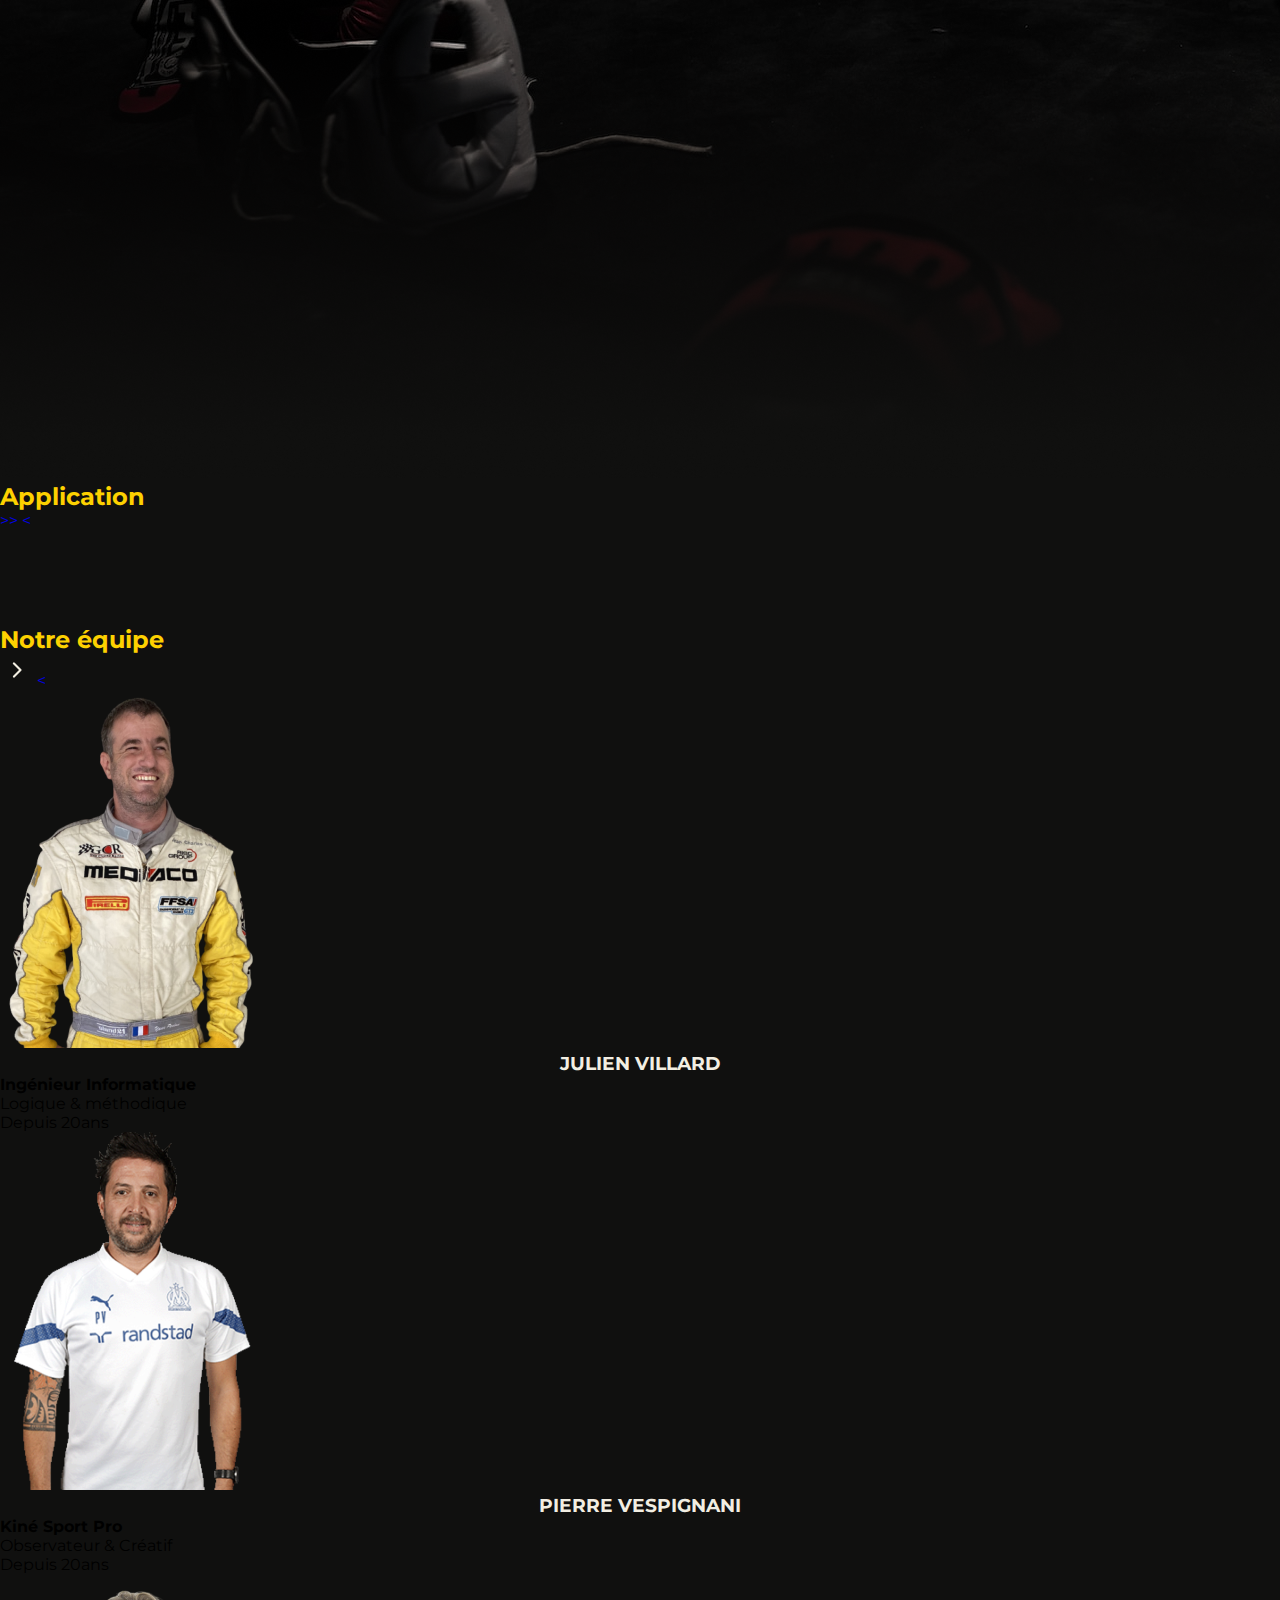
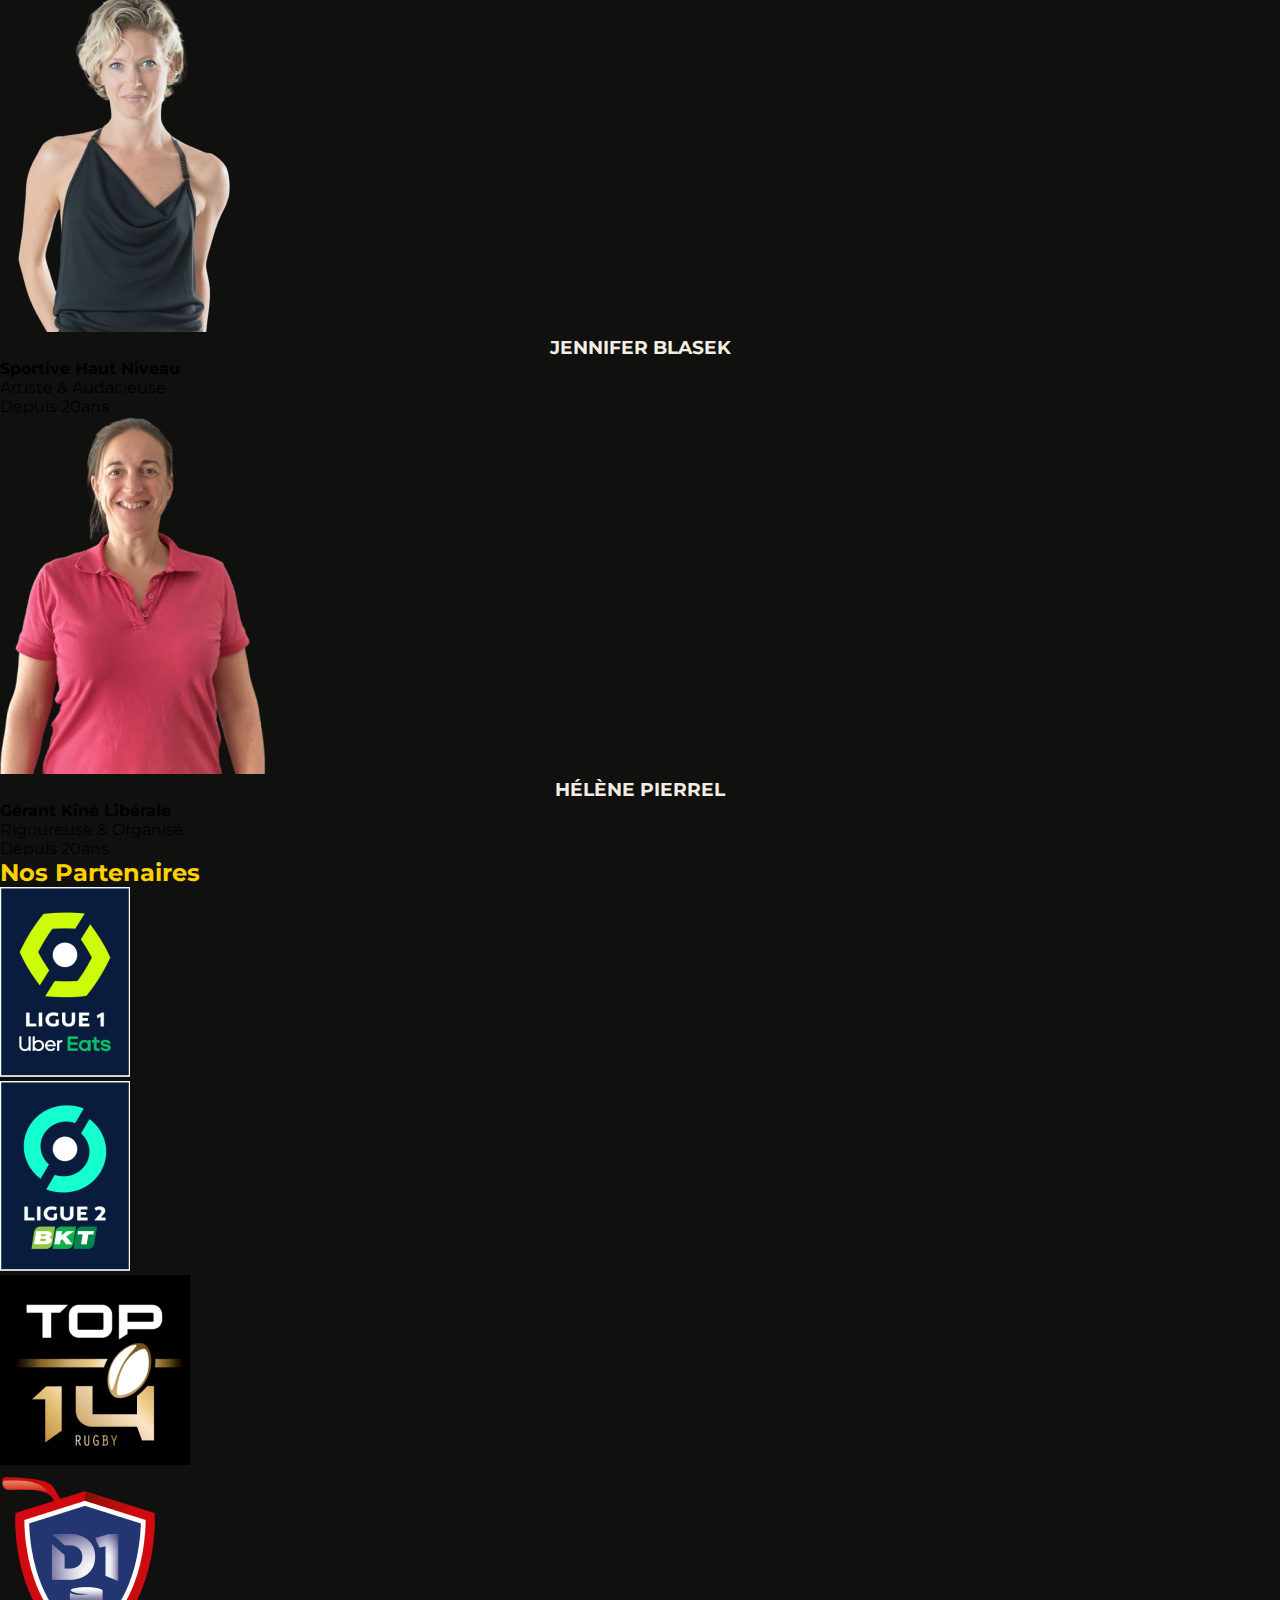
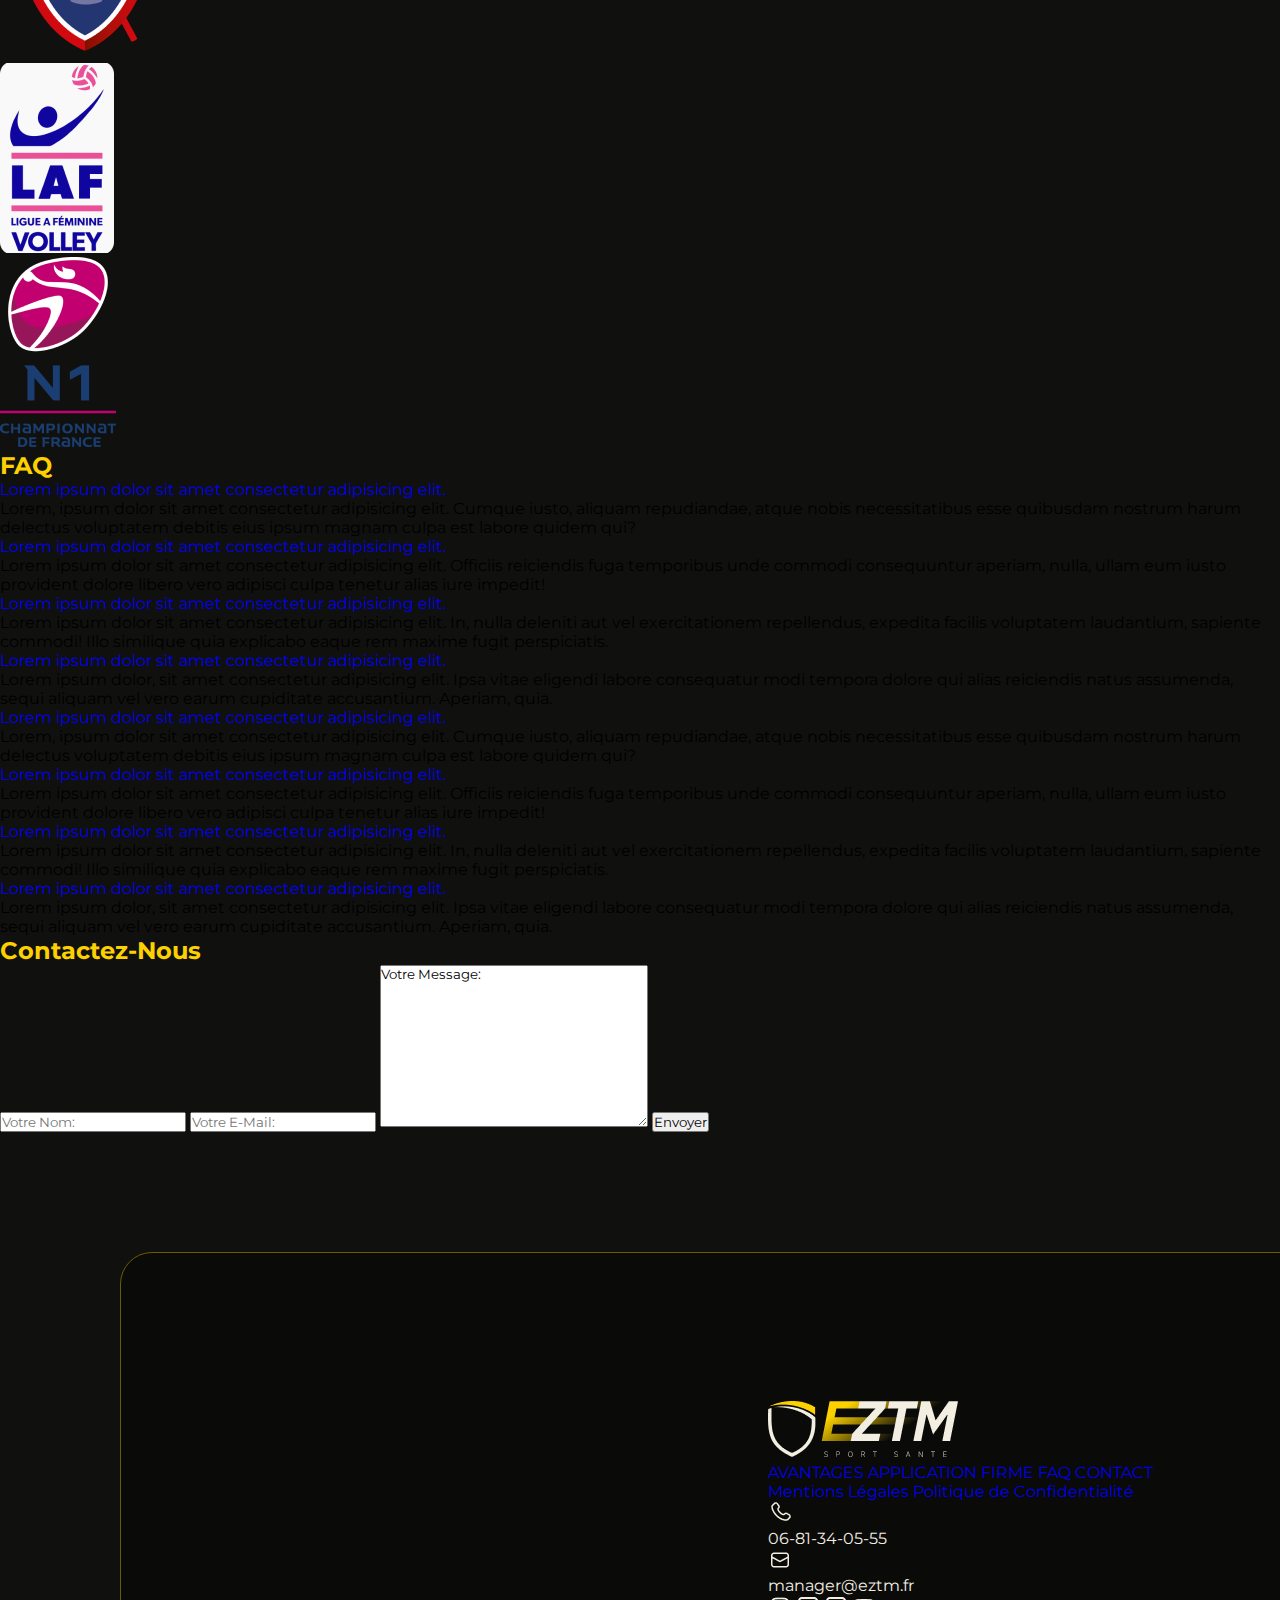
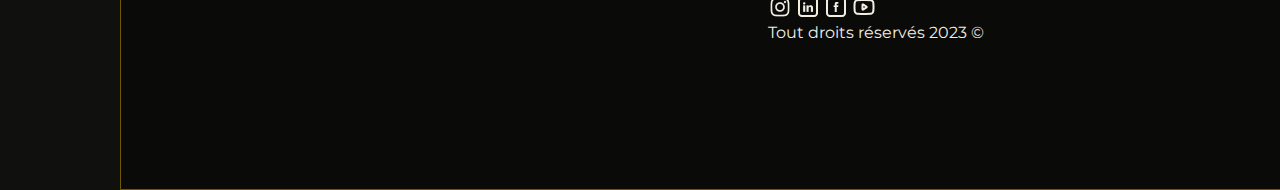
==== commit c0bbb0e6: "changes in html" ====
--- a/index.html
+++ b/index.html
@@ -4,7 +4,7 @@
     <meta charset="UTF-8">
     <meta name="viewport" content="width=device-width, initial-scale=1.0">
     <title>EZTM</title>
-    <link rel="stylesheet" href="/css/style.css">
+    <link rel="stylesheet" href="/css/test.css">
 </head>  
 <body>
     <div class="header_nav">
@@ -62,7 +62,7 @@
             
             <div class="avantage_1">
                 <img class="img_1" src="img/icon_1.png" alt="Une icône d'un ballon de basket">
-                <h3 class="titre_1">À mettre entre toutes les mains !</h3>
+                <h3 class="titre_1">À mettre entre <br> toutes les mains !</h3>
                 <p class="p_1">
                     Destinée à tous les acteurs du sport, notre capsule santé universelle s'intègre idéalement à l'écosystème du sportif et à son environnement juridique.
                     Elle optimise le travail des staffs au quotidien. 
@@ -220,7 +220,7 @@
                     </div>
                 </div>
                 <div>
-                    <img class="jennifer" src="/img/helene2.png" alt="Photo de Hélène Pierrel">
+                    <img class="jennifer" src="/img/image (1).png" alt="Photo de Jennifer Blasek">
                     <h3 class="h3_jennifer">Jennifer Blasek</h3>
                     <h4 class="h4_jennifer">Sportive Haut Niveau</h4>
                     <p class="p_jennifer">Artiste & Audacieuse <br> Depuis 20ans </p>
@@ -232,7 +232,7 @@
                     </div>
                 </div>
                 <div>
-                    <img class="helene" src="/img/image (1).png" alt="Photo de Jennifer Blasek">
+                    <img class="helene" src="/img/helene2.png" alt="Photo de Hélène Pierrel">
                     <h3 class="h3_helene">Hélène Pierrel</h3>
                     <h4 class="h4_helene">Gérant Kiné Libérale</h4>
                     <p class="p_helene">Rigoureuse & Organisé <br> Depuis 20ans </p>
--- a/css/test.css
+++ b/css/test.css
@@ -0,0 +1,440 @@
+@font-face {
+    font-family: "Montserrat";
+    src: url("../fonts/Montserrat-VariableFont_wght.ttf");
+  }
+  
+  *{
+    margin: 0;
+    padding: 0;
+    text-decoration: none;
+    list-style: none;
+    box-sizing: border-box;
+    font-family: "Montserrat";
+  }
+  
+  /* Styles de base */
+  body {
+    padding: 0;
+    margin: 0;
+    background-color: #10100F;
+  }
+  
+  .header_nav {
+    padding: 10px;
+    background-image: url(/img/bg_main_page.png);
+    background-repeat: no-repeat;
+    background-size: cover;
+    height: 90vh;
+  
+  }
+  
+  .navbar {
+    display: flex;
+    align-items: center;
+    justify-content: space-between;
+  }
+  
+  .logo img {
+    width: 200px; /* Choisissez la taille souhaitée pour le logo */
+  }
+  
+  .navbar_container ul {
+    list-style: none;
+    display: flex;
+    align-items: center;
+    margin: 0;
+    padding: 0;
+    color: #fff;
+  }
+  
+  .navbar_container li {
+    margin-right: 10px;
+    cursor: pointer;
+  }
+  
+  /* Styles pour la barre de navigation */
+  .navbar_container > ul:first-child {
+    flex-grow: 1;
+  }
+  
+  .navbar_container > ul:first-child li {
+    font-weight: bold;
+  }
+  
+  /* Styles pour le menu burger */
+  .navbar_container > ul:last-child {
+    position: relative;
+  }
+  
+  .navbar_container > ul:last-child ul {
+    display: none;
+    position: absolute;
+    top: 30px; /* Ajustez la position verticale du menu déroulant */
+    right: 0;
+    background-color: #f5f5f5;
+    padding: 10px;
+    z-index: 1;
+  }
+  
+  .navbar_container > ul:last-child:hover ul {
+    display: block;
+    background-color: #1F1E1B;
+  }
+  
+  .navbar_container > ul:last-child ul li {
+    cursor: pointer;
+  }
+  
+  #demo_btn{
+    background-color: #1F1E1B;
+    color: #FDD100;
+    border: 2px solid #FDD100;
+    border-radius: 25px;
+    padding: 5px;
+    padding-left: 20px;
+    padding-right: 20px;
+  }
+  
+  .header{
+    position: absolute;
+    top: 20px;
+    left: 200px;
+    width: 100%;
+  }
+  
+  .header_titre{
+    position: absolute;
+    top: 150px;
+    width: 40%;
+    font-size: 64px;
+    color: white;
+  }
+  
+  .jaune{
+    color: #FDD100;
+  }
+  
+  .header_p{
+    position: absolute;
+    top: 320px;
+    width: 30%;
+    font-size: 24px;
+    color: white;
+  }
+  
+  .header_button{
+    position: absolute;
+    top: 400px;
+    border-radius: 25px;
+    font-size: 24px;
+    border: 2px solid #FDD100;
+    background-color: #FDD100;
+    padding: 10px;
+    padding-left: 20px;
+    padding-right: 20px;
+  }
+  
+  .avantages{
+    background-color: black;
+  }
+  
+  .avantage_titre{
+    color: white;
+    text-align: center;
+    font-size: 3rem;
+    padding-bottom: 10px;
+    text-transform: uppercase;
+  }
+  
+  .avantage_container_1{
+    display: flex;
+    width: 120rem;
+    height: 55rem;
+    margin-top: 20px;
+  }
+  
+  .avantage_1{
+    border: 1px solid #FDD100;
+    border-radius: 10px;
+    width: 60%;
+    height: 75%;
+    text-align: center;
+    margin-left: 25px;
+    padding: 15px;
+  }
+  
+  .img_1{
+    width: 20%;
+    margin: auto;
+  }
+  
+  .titre_1{
+    color: white;
+    position: relative;
+    font-size: 2rem;
+    margin: auto;
+    width: 60%;
+    padding: 15px;
+  }
+  
+  .p_1{
+    color: white;
+    width: 80%;
+    font-size: 1.5rem;
+    margin: auto;
+  }
+  
+  .avantage_2{
+    border: 1px solid #FDD100;
+    border-radius: 10px;
+    width: 60%;
+    height: 75%;
+    text-align: center;
+    margin-left: 25px;
+    padding: 15px;
+  }
+  
+  .img_2{
+    margin: auto;
+    width: 20%;
+  }
+  
+  .titre_2{
+    color: white;
+    position: relative;
+    font-size: 2rem;
+    margin: auto;
+    width: 60%;
+    padding: 15px;
+  }
+  
+  .p_2{
+    color: white;
+    width: 80%;
+    font-size: 1.5rem;
+    margin: auto;
+  }
+  
+  .avantage_3{
+    border: 1px solid #FDD100;
+    border-radius: 10px;
+    width: 60%;
+    height: 75%;
+    text-align: center;
+    margin-left: 25px;
+    padding: 15px;
+  }
+  
+  .img_3{
+    margin: auto;
+    width: 20%;
+  }
+  
+  .titre_3{
+    color: white;
+    position: relative;
+    font-size: 2rem;
+    margin: auto;
+    width: 60%;
+    padding: 15px;
+  }
+  
+  .p_3{
+    color: white;
+    width: 80%;
+    font-size: 1.5rem;
+    margin: auto;
+    margin-top: 55px;
+  }
+  
+  .avantage_container_2{
+    display: flex;
+    width: 120rem;
+    height: 55rem;
+  }
+  
+  .avantage_4{
+    border: 1px solid #FDD100;
+    border-radius: 10px;
+    width: 60%;
+    height: 75%;
+    text-align: center;
+    margin-left: 25px;
+    padding: 15px;
+  }
+  
+  .img_4{
+    margin: auto;
+    width: 20%;
+  }
+  
+  .titre_4{
+    color: white;
+    position: relative;
+    font-size: 2rem;
+    margin: auto;
+    width: 60%;
+    padding: 15px;
+  }
+  
+  .p_4{
+    color: white;
+    width: 80%;
+    font-size: 1.5rem;
+    margin: auto;
+    margin-top: 35px;
+  }
+  
+  .avantage_5{
+    border: 1px solid #FDD100;
+    border-radius: 10px;
+    width: 60%;
+    height: 75%;
+    text-align: center;
+    margin-left: 25px;
+    padding: 15px;
+  }
+  
+  .img_5{
+    margin: auto;
+    width: 20%;
+  }
+  
+  .titre_5{
+    color: white;
+    position: relative;
+    font-size: 2rem;
+    margin: auto;
+    width: 60%;
+    padding: 15px;
+  }
+  
+  .p_5{
+    color: white;
+    width: 80%;
+    font-size: 1.5rem;
+    margin: auto;
+    margin-top: 35px;
+  }
+  
+  .avantage_6{
+    border: 1px solid #FDD100;
+    border-radius: 10px;
+    width: 60%;
+    height: 75%;
+    text-align: center;
+    margin-left: 25px;
+    padding: 15px;
+  }
+  
+  .img_6{
+    margin: auto;
+    width: 20%;
+  }
+  
+  .titre_6{
+    color: white;
+    position: relative;
+    font-size: 2rem;
+    margin: auto;
+    width: 60%;
+    padding: 15px;
+  }
+  
+  .p_6{
+    color: white;
+    width: 80%;
+    font-size: 1.5rem;
+    margin: auto;
+    margin-top: 35px;
+  }
+  
+  .btn {
+    display: inline-flex;
+    padding: 20px 56px;
+    justify-content: center;
+    align-items: center;
+    border-radius: 56px;
+    background: linear-gradient(151deg, #FDD100 0%, #EDB021 100%);
+    color: #0A0A09;
+    text-align: center;
+    text-decoration: none;
+    text-transform: uppercase;
+    font-size: 20px;
+    font-weight: 700;
+    line-height: 24px;
+    letter-spacing: 0.8px;
+  }
+  
+  .footer_button {
+    position: fixed;
+    background-color: #202022;
+    right: 20px;
+    bottom: 20px;
+    border-radius: 80px;
+    display: flex;
+    align-items: center;
+    justify-content: center;
+    width: 60px;
+    height: 60px;
+  }
+  
+  @media (hover: hover) {
+      .footer_button:hover {
+      border: solid 2px #e2c610;
+    }
+  }
+  
+  h1 {
+    text-align: center;
+    text-transform: uppercase;
+    color: #F2EEE2;
+  }
+  
+  h2 {
+    color: #FDD100;
+  }
+  
+  h3 {
+    text-align: center;
+    text-transform: uppercase;
+    color: #F2EEE2;
+  }
+  
+  .ml_container {
+    margin-top: 120px;
+  }
+  
+  .p_ml {
+    color: #F2EEE2;
+    font-size: 24px;
+    font-family: "Montserrat";
+    line-height: 32px;
+    margin-top: 16px;
+  }
+  
+  .h_ml {
+    text-align: center;
+    text-transform: uppercase;
+  }
+  
+  .ml {
+    margin-left: 163px;
+    width: 1394px;
+    margin-top: 40px;
+  }
+  
+  .footer {
+    width: 1680px;
+    height: 538px;
+    border-radius: 32px 32px 0px 0px;
+    border: 1px solid #6D5B01;
+    background-color: #0A0A09;
+    color: #F2EEE2;
+    text-decoration: none;
+    display: flex;
+    align-items: center;
+    justify-content: center;
+    margin-left: 120px;
+    margin-top: 120px;
+  }